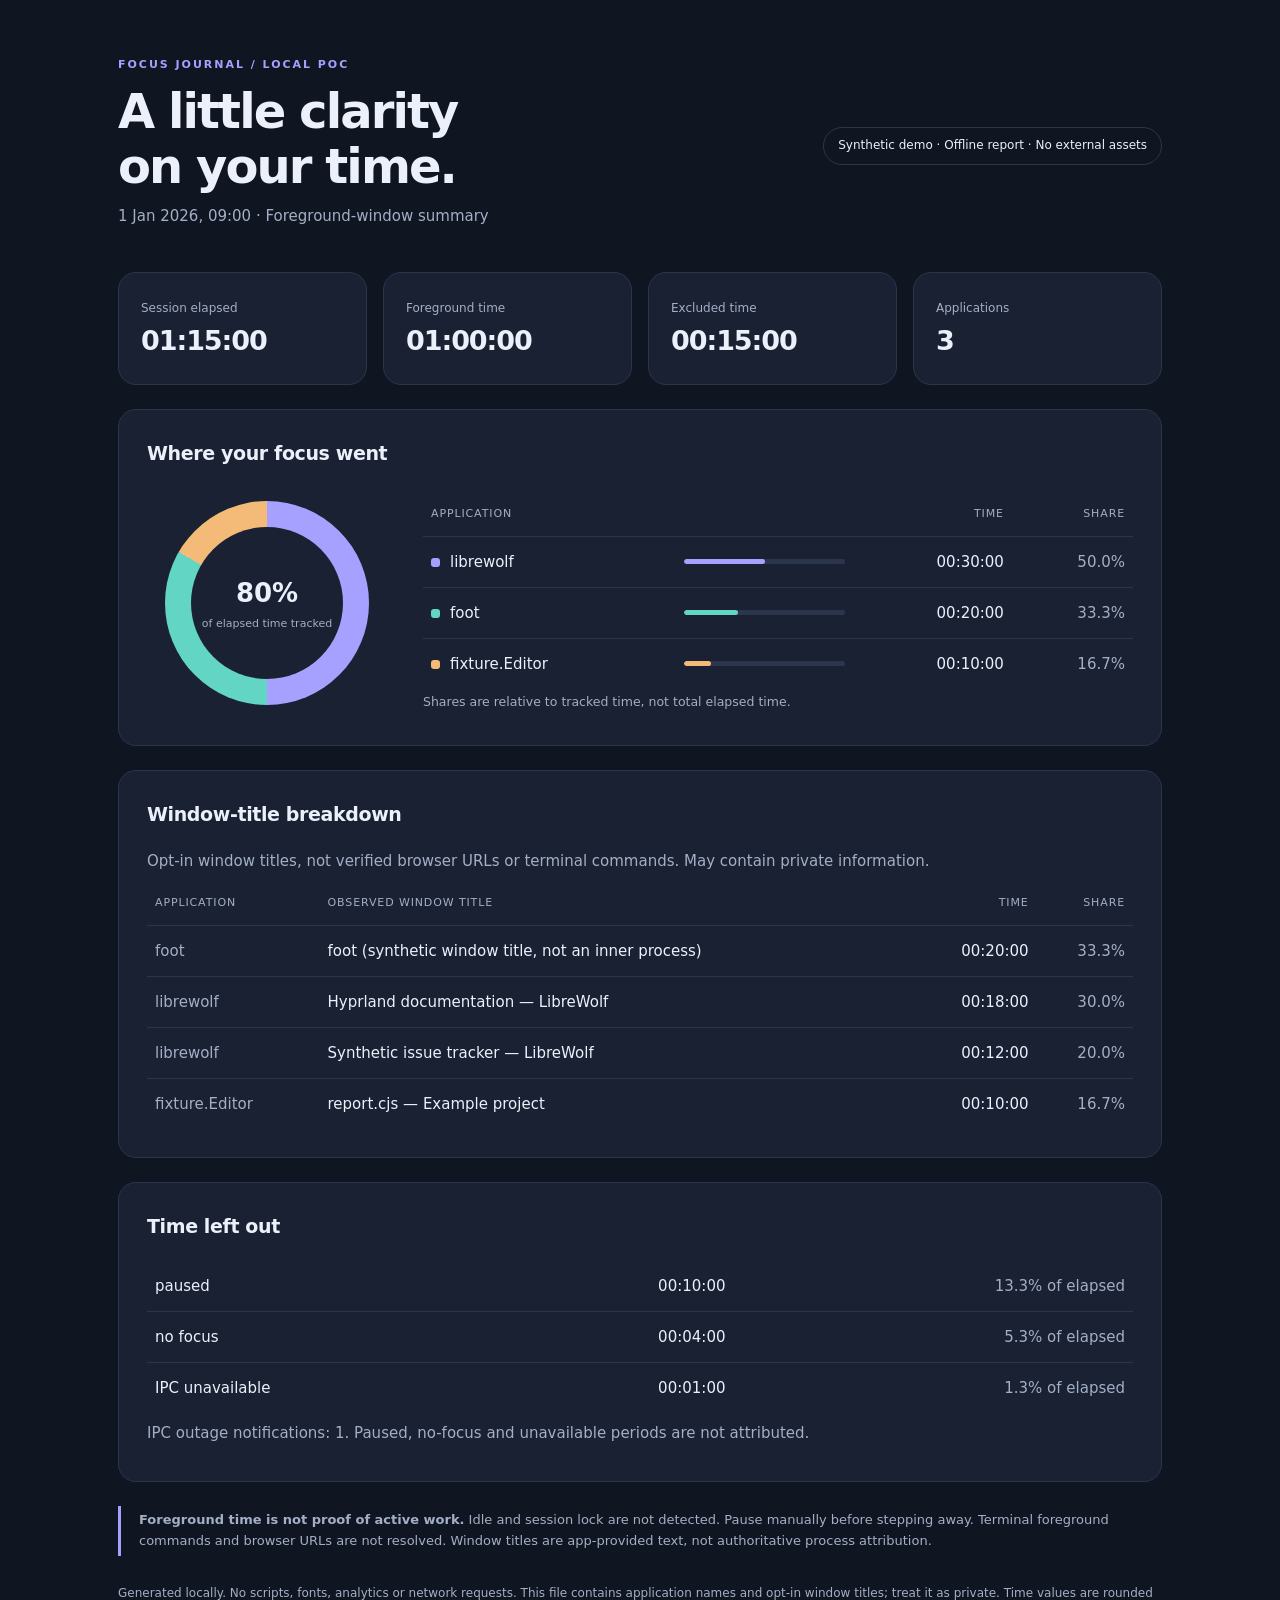
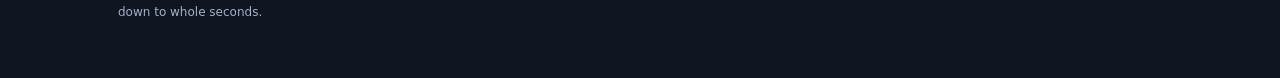
==== poc/example-report.html @ a5c1744e "feat: add local Hyprland focus tracker with reports and crash recovery" ====
<!doctype html>
<html lang="en"><head><meta charset="utf-8"><meta name="viewport" content="width=device-width, initial-scale=1">
<meta http-equiv="Content-Security-Policy" content="default-src 'none'; style-src 'unsafe-inline'; base-uri 'none'; form-action 'none'">
<title>Focus time · Local session</title>
<style>
:root{color-scheme:dark;--bg:#101522;--panel:#192133;--line:#2b364c;--text:#ecf0fa;--muted:#a3afc5;--accent:#a6a1ff}
*{box-sizing:border-box}body{margin:0;background:var(--bg);color:var(--text);font:15px/1.6 system-ui,-apple-system,sans-serif}main{max-width:1100px;margin:auto;padding:56px 28px}header{display:flex;justify-content:space-between;gap:24px;align-items:center;margin-bottom:36px}.eyebrow{color:var(--accent);text-transform:uppercase;letter-spacing:.18em;font-size:11px;font-weight:700}h1{font-size:clamp(30px,5vw,48px);line-height:1.15;letter-spacing:-.04em;margin:10px 0}h2{font-size:19px;letter-spacing:-.02em;margin:0 0 20px}p{margin:8px 0}.muted,small{color:var(--muted)}.badge{border:1px solid var(--line);border-radius:30px;padding:8px 14px;font-size:12px;white-space:nowrap}.cards{display:grid;grid-template-columns:repeat(4,1fr);gap:16px;margin-bottom:24px}.card,section{background:var(--panel);border:1px solid var(--line);border-radius:18px}.card{padding:22px}.card strong{display:block;font-size:27px;letter-spacing:-.04em;font-variant-numeric:tabular-nums}.card small{font-size:12px}section{padding:28px;margin-bottom:24px}.overview{display:grid;grid-template-columns:240px 1fr;gap:36px;align-items:center}.donut{width:204px;height:204px;border-radius:50%;display:grid;place-items:center;margin:12px auto;background:conic-gradient(#a6a1ff 0.0000% 50.0000%,#63d5c4 50.0000% 83.3333%,#f3bb77 83.3333% 100.0000%)}.donut-inner{background:var(--panel);width:152px;height:152px;border-radius:50%;display:flex;align-items:center;justify-content:center;flex-direction:column}.donut-inner strong{font-size:26px}.donut-inner small{font-size:11px}.table-wrap{overflow-x:auto}table{width:100%;border-collapse:collapse;text-align:left}th{font-size:11px;text-transform:uppercase;letter-spacing:.08em;color:var(--muted);font-weight:500}td,th{padding:13px 8px;border-bottom:1px solid var(--line)}tr:last-child td{border-bottom:0}.number{text-align:right;white-space:nowrap;font-variant-numeric:tabular-nums}.dot{width:9px;height:9px;display:inline-block;border-radius:3px;margin-right:10px}.bar-cell{width:25%}.bar{height:5px;border-radius:8px;background:var(--line);overflow:hidden}.bar span{display:block;height:100%;border-radius:8px}.title{min-width:220px;overflow-wrap:anywhere}.notice{border-left:3px solid var(--accent);padding:4px 0 4px 18px;font-size:13px;color:var(--muted)}footer{font-size:12px;color:var(--muted);margin-top:28px}.empty{color:var(--muted);padding:16px 0} @media(max-width:760px){main{padding:28px 16px}header{align-items:flex-start}.cards{grid-template-columns:repeat(2,1fr)}.overview{grid-template-columns:1fr;gap:16px}section{padding:20px}.bar-cell{display:none}.badge{white-space:normal}.card strong{font-size:23px}} @media print{body{background:#fff;color:#111;--text:#111;--muted:#555;--panel:#fff;--line:#ddd}main{padding:0}section,.card{break-inside:avoid}.donut{print-color-adjust:exact}.bar,.dot{print-color-adjust:exact}}
</style></head><body><main>
<header><div><div class="eyebrow">Focus journal / local PoC</div><h1>A little clarity<br>on your time.</h1><p class="muted">1 Jan 2026, 09:00 · Foreground-window summary</p></div><span class="badge">Synthetic demo · Offline report · No external assets</span></header>
<div class="cards"><div class="card"><small>Session elapsed</small><strong>01:15:00</strong></div><div class="card"><small>Foreground time</small><strong>01:00:00</strong></div><div class="card"><small>Excluded time</small><strong>00:15:00</strong></div><div class="card"><small>Applications</small><strong>3</strong></div></div>
<section><h2>Where your focus went</h2><div class="overview"><div class="donut" role="img" aria-label="Application shares of tracked foreground time; values in adjacent table"><div class="donut-inner"><strong>80%</strong><small>of elapsed time tracked</small></div></div><div class="table-wrap"><table><thead><tr><th>Application</th><th class="bar-cell"></th><th class="number">Time</th><th class="number">Share</th></tr></thead><tbody><tr><td><span class="dot" style="background:#a6a1ff"></span>librewolf</td><td class="bar-cell"><div class="bar"><span style="width:50.0000%;background:#a6a1ff"></span></div></td><td class="number">00:30:00</td><td class="number muted">50.0%</td></tr><tr><td><span class="dot" style="background:#63d5c4"></span>foot</td><td class="bar-cell"><div class="bar"><span style="width:33.3333%;background:#63d5c4"></span></div></td><td class="number">00:20:00</td><td class="number muted">33.3%</td></tr><tr><td><span class="dot" style="background:#f3bb77"></span>fixture.Editor</td><td class="bar-cell"><div class="bar"><span style="width:16.6667%;background:#f3bb77"></span></div></td><td class="number">00:10:00</td><td class="number muted">16.7%</td></tr></tbody></table><small>Shares are relative to tracked time, not total elapsed time.</small></div></div></section>
<section><h2>Window-title breakdown</h2><p class="muted">Opt-in window titles, not verified browser URLs or terminal commands. May contain private information.</p><div class="table-wrap"><table><thead><tr><th>Application</th><th>Observed window title</th><th class="number">Time</th><th class="number">Share</th></tr></thead><tbody><tr><td class="muted">foot</td><td class="title">foot (synthetic window title, not an inner process)</td><td class="number">00:20:00</td><td class="number muted">33.3%</td></tr><tr><td class="muted">librewolf</td><td class="title">Hyprland documentation — LibreWolf</td><td class="number">00:18:00</td><td class="number muted">30.0%</td></tr><tr><td class="muted">librewolf</td><td class="title">Synthetic issue tracker — LibreWolf</td><td class="number">00:12:00</td><td class="number muted">20.0%</td></tr><tr><td class="muted">fixture.Editor</td><td class="title">report.cjs — Example project</td><td class="number">00:10:00</td><td class="number muted">16.7%</td></tr></tbody></table></div></section>
<section><h2>Time left out</h2><div class="table-wrap"><table><tbody><tr><td>paused</td><td class="number">00:10:00</td><td class="number muted">13.3% of elapsed</td></tr><tr><td>no focus</td><td class="number">00:04:00</td><td class="number muted">5.3% of elapsed</td></tr><tr><td>IPC unavailable</td><td class="number">00:01:00</td><td class="number muted">1.3% of elapsed</td></tr></tbody></table></div><p class="muted">IPC outage notifications: 1. Paused, no-focus and unavailable periods are not attributed.</p></section>
<div class="notice"><strong>Foreground time is not proof of active work.</strong> Idle and session lock are not detected. Pause manually before stepping away. Terminal foreground commands and browser URLs are not resolved. Window titles are app-provided text, not authoritative process attribution.</div>
<footer>Generated locally. No scripts, fonts, analytics or network requests. This file contains application names and opt-in window titles; treat it as private. Time values are rounded down to whole seconds.</footer>
</main></body></html>
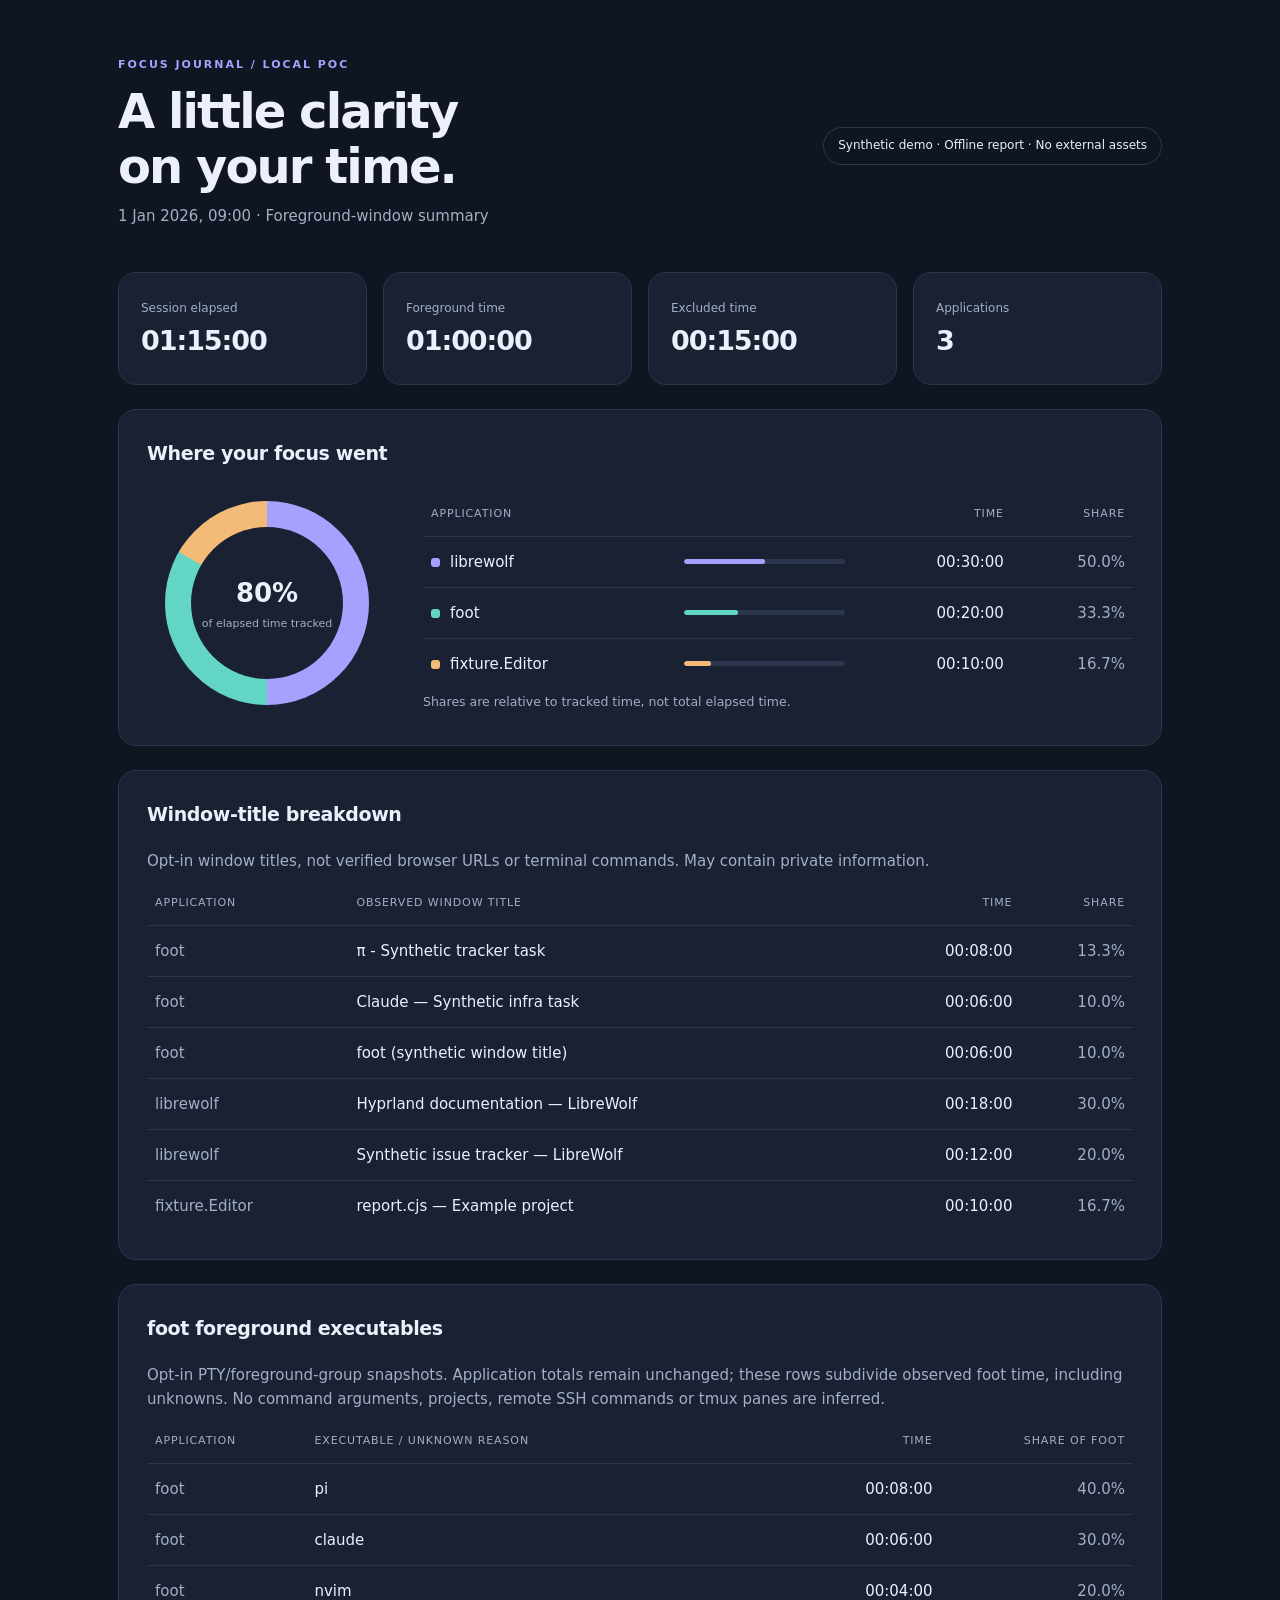
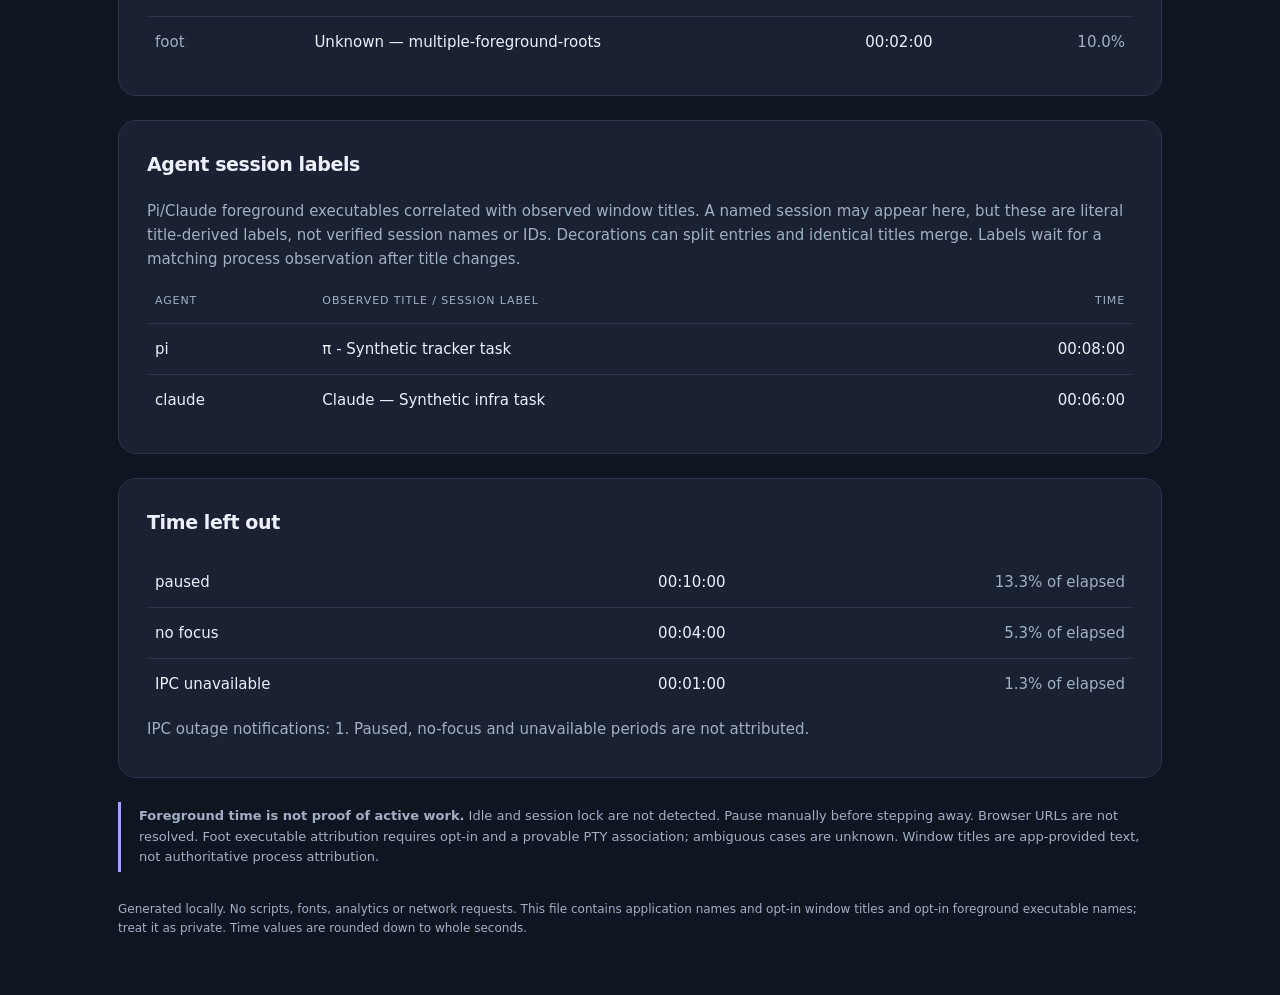
==== commit e70a8026: "feat: add opt-in foot attribution and agent session labels" ====
--- a/poc/example-report.html
+++ b/poc/example-report.html
@@ -9,8 +9,10 @@
 <header><div><div class="eyebrow">Focus journal / local PoC</div><h1>A little clarity<br>on your time.</h1><p class="muted">1 Jan 2026, 09:00 · Foreground-window summary</p></div><span class="badge">Synthetic demo · Offline report · No external assets</span></header>
 <div class="cards"><div class="card"><small>Session elapsed</small><strong>01:15:00</strong></div><div class="card"><small>Foreground time</small><strong>01:00:00</strong></div><div class="card"><small>Excluded time</small><strong>00:15:00</strong></div><div class="card"><small>Applications</small><strong>3</strong></div></div>
 <section><h2>Where your focus went</h2><div class="overview"><div class="donut" role="img" aria-label="Application shares of tracked foreground time; values in adjacent table"><div class="donut-inner"><strong>80%</strong><small>of elapsed time tracked</small></div></div><div class="table-wrap"><table><thead><tr><th>Application</th><th class="bar-cell"></th><th class="number">Time</th><th class="number">Share</th></tr></thead><tbody><tr><td><span class="dot" style="background:#a6a1ff"></span>librewolf</td><td class="bar-cell"><div class="bar"><span style="width:50.0000%;background:#a6a1ff"></span></div></td><td class="number">00:30:00</td><td class="number muted">50.0%</td></tr><tr><td><span class="dot" style="background:#63d5c4"></span>foot</td><td class="bar-cell"><div class="bar"><span style="width:33.3333%;background:#63d5c4"></span></div></td><td class="number">00:20:00</td><td class="number muted">33.3%</td></tr><tr><td><span class="dot" style="background:#f3bb77"></span>fixture.Editor</td><td class="bar-cell"><div class="bar"><span style="width:16.6667%;background:#f3bb77"></span></div></td><td class="number">00:10:00</td><td class="number muted">16.7%</td></tr></tbody></table><small>Shares are relative to tracked time, not total elapsed time.</small></div></div></section>
-<section><h2>Window-title breakdown</h2><p class="muted">Opt-in window titles, not verified browser URLs or terminal commands. May contain private information.</p><div class="table-wrap"><table><thead><tr><th>Application</th><th>Observed window title</th><th class="number">Time</th><th class="number">Share</th></tr></thead><tbody><tr><td class="muted">foot</td><td class="title">foot (synthetic window title, not an inner process)</td><td class="number">00:20:00</td><td class="number muted">33.3%</td></tr><tr><td class="muted">librewolf</td><td class="title">Hyprland documentation — LibreWolf</td><td class="number">00:18:00</td><td class="number muted">30.0%</td></tr><tr><td class="muted">librewolf</td><td class="title">Synthetic issue tracker — LibreWolf</td><td class="number">00:12:00</td><td class="number muted">20.0%</td></tr><tr><td class="muted">fixture.Editor</td><td class="title">report.cjs — Example project</td><td class="number">00:10:00</td><td class="number muted">16.7%</td></tr></tbody></table></div></section>
+<section><h2>Window-title breakdown</h2><p class="muted">Opt-in window titles, not verified browser URLs or terminal commands. May contain private information.</p><div class="table-wrap"><table><thead><tr><th>Application</th><th>Observed window title</th><th class="number">Time</th><th class="number">Share</th></tr></thead><tbody><tr><td class="muted">foot</td><td class="title">π - Synthetic tracker task</td><td class="number">00:08:00</td><td class="number muted">13.3%</td></tr><tr><td class="muted">foot</td><td class="title">Claude — Synthetic infra task</td><td class="number">00:06:00</td><td class="number muted">10.0%</td></tr><tr><td class="muted">foot</td><td class="title">foot (synthetic window title)</td><td class="number">00:06:00</td><td class="number muted">10.0%</td></tr><tr><td class="muted">librewolf</td><td class="title">Hyprland documentation — LibreWolf</td><td class="number">00:18:00</td><td class="number muted">30.0%</td></tr><tr><td class="muted">librewolf</td><td class="title">Synthetic issue tracker — LibreWolf</td><td class="number">00:12:00</td><td class="number muted">20.0%</td></tr><tr><td class="muted">fixture.Editor</td><td class="title">report.cjs — Example project</td><td class="number">00:10:00</td><td class="number muted">16.7%</td></tr></tbody></table></div></section>
+<section><h2>foot foreground executables</h2><p class="muted">Opt-in PTY/foreground-group snapshots. Application totals remain unchanged; these rows subdivide observed foot time, including unknowns. No command arguments, projects, remote SSH commands or tmux panes are inferred.</p><div class="table-wrap"><table><thead><tr><th>Application</th><th>Executable / unknown reason</th><th class="number">Time</th><th class="number">Share of foot</th></tr></thead><tbody><tr><td class="muted">foot</td><td>pi</td><td class="number">00:08:00</td><td class="number muted">40.0%</td></tr><tr><td class="muted">foot</td><td>claude</td><td class="number">00:06:00</td><td class="number muted">30.0%</td></tr><tr><td class="muted">foot</td><td>nvim</td><td class="number">00:04:00</td><td class="number muted">20.0%</td></tr><tr><td class="muted">foot</td><td>Unknown — multiple-foreground-roots</td><td class="number">00:02:00</td><td class="number muted">10.0%</td></tr></tbody></table></div></section>
+<section><h2>Agent session labels</h2><p class="muted">Pi/Claude foreground executables correlated with observed window titles. A named session may appear here, but these are literal title-derived labels, not verified session names or IDs. Decorations can split entries and identical titles merge. Labels wait for a matching process observation after title changes.</p><div class="table-wrap"><table><thead><tr><th>Agent</th><th>Observed title / session label</th><th class="number">Time</th></tr></thead><tbody><tr><td>pi</td><td class="title">π - Synthetic tracker task</td><td class="number">00:08:00</td></tr><tr><td>claude</td><td class="title">Claude — Synthetic infra task</td><td class="number">00:06:00</td></tr></tbody></table></div></section>
 <section><h2>Time left out</h2><div class="table-wrap"><table><tbody><tr><td>paused</td><td class="number">00:10:00</td><td class="number muted">13.3% of elapsed</td></tr><tr><td>no focus</td><td class="number">00:04:00</td><td class="number muted">5.3% of elapsed</td></tr><tr><td>IPC unavailable</td><td class="number">00:01:00</td><td class="number muted">1.3% of elapsed</td></tr></tbody></table></div><p class="muted">IPC outage notifications: 1. Paused, no-focus and unavailable periods are not attributed.</p></section>
-<div class="notice"><strong>Foreground time is not proof of active work.</strong> Idle and session lock are not detected. Pause manually before stepping away. Terminal foreground commands and browser URLs are not resolved. Window titles are app-provided text, not authoritative process attribution.</div>
-<footer>Generated locally. No scripts, fonts, analytics or network requests. This file contains application names and opt-in window titles; treat it as private. Time values are rounded down to whole seconds.</footer>
+<div class="notice"><strong>Foreground time is not proof of active work.</strong> Idle and session lock are not detected. Pause manually before stepping away. Browser URLs are not resolved. Foot executable attribution requires opt-in and a provable PTY association; ambiguous cases are unknown. Window titles are app-provided text, not authoritative process attribution.</div>
+<footer>Generated locally. No scripts, fonts, analytics or network requests. This file contains application names and opt-in window titles and opt-in foreground executable names; treat it as private. Time values are rounded down to whole seconds.</footer>
 </main></body></html>
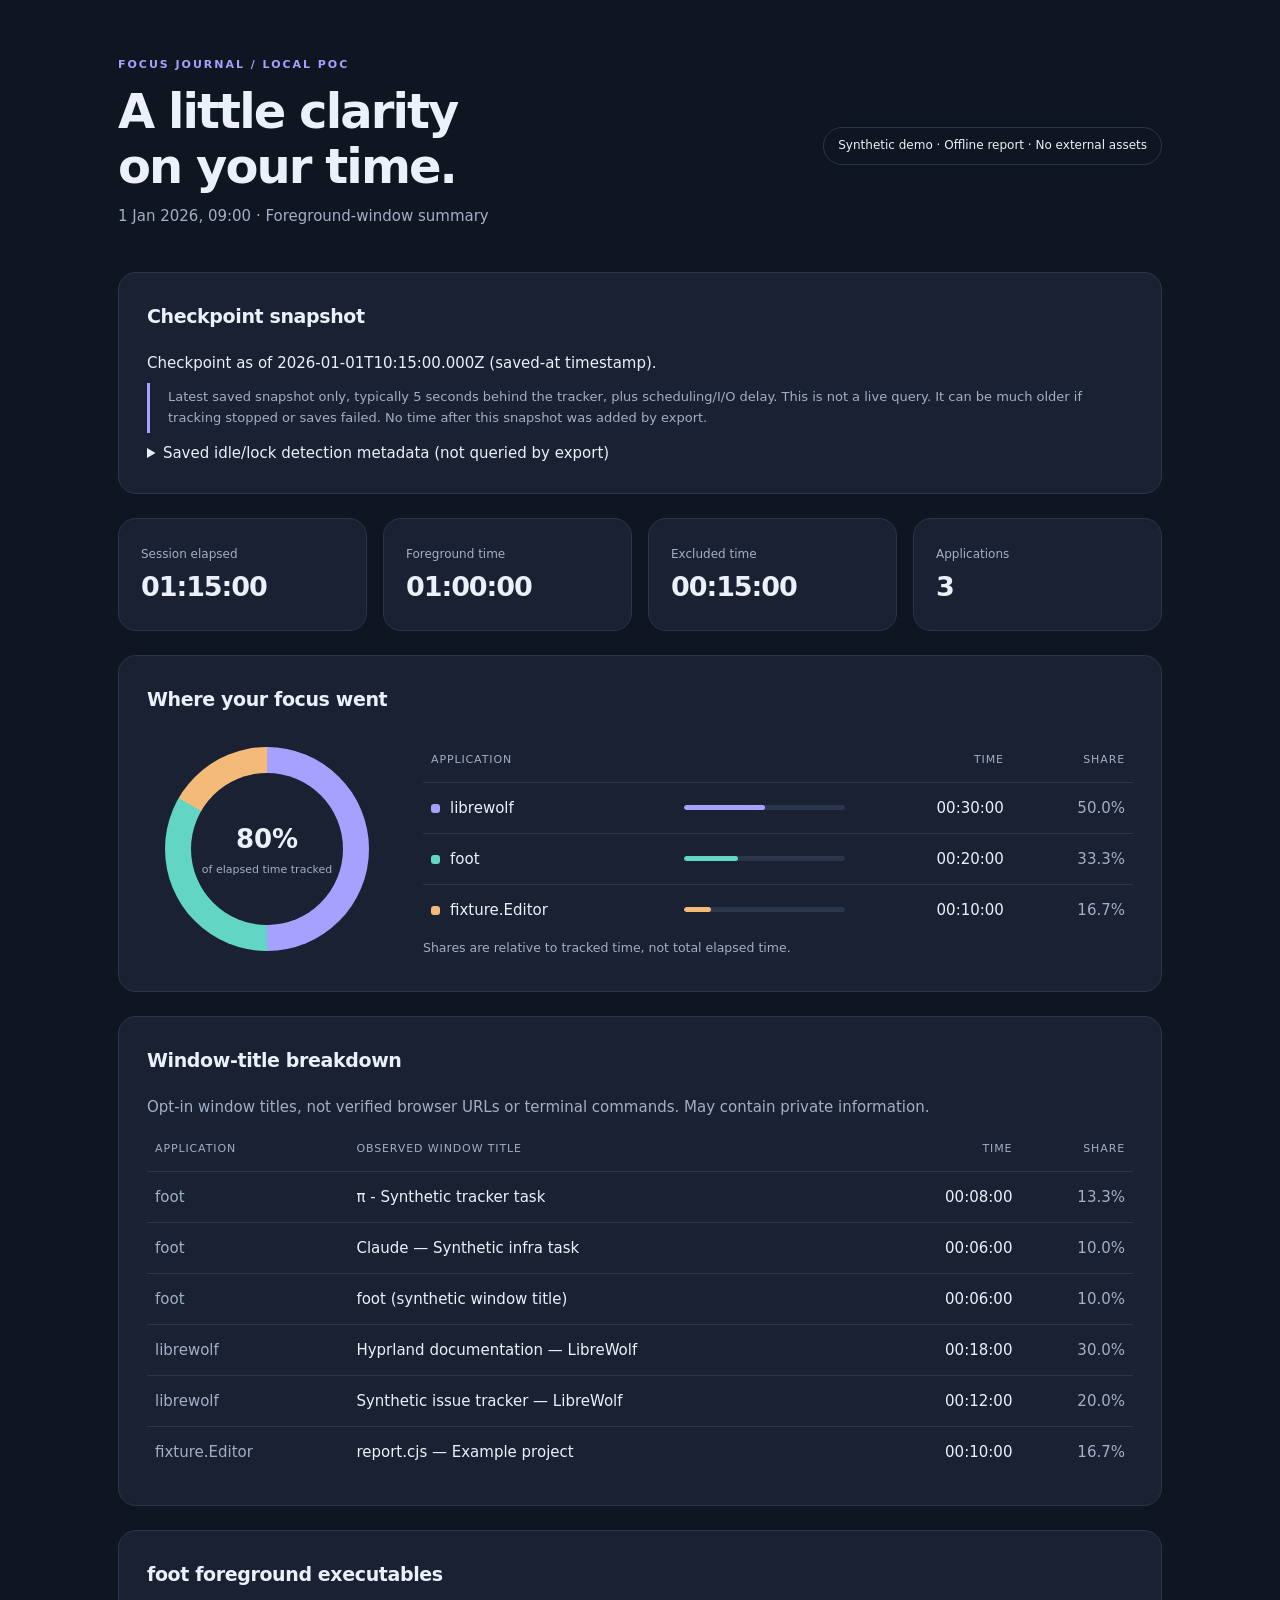
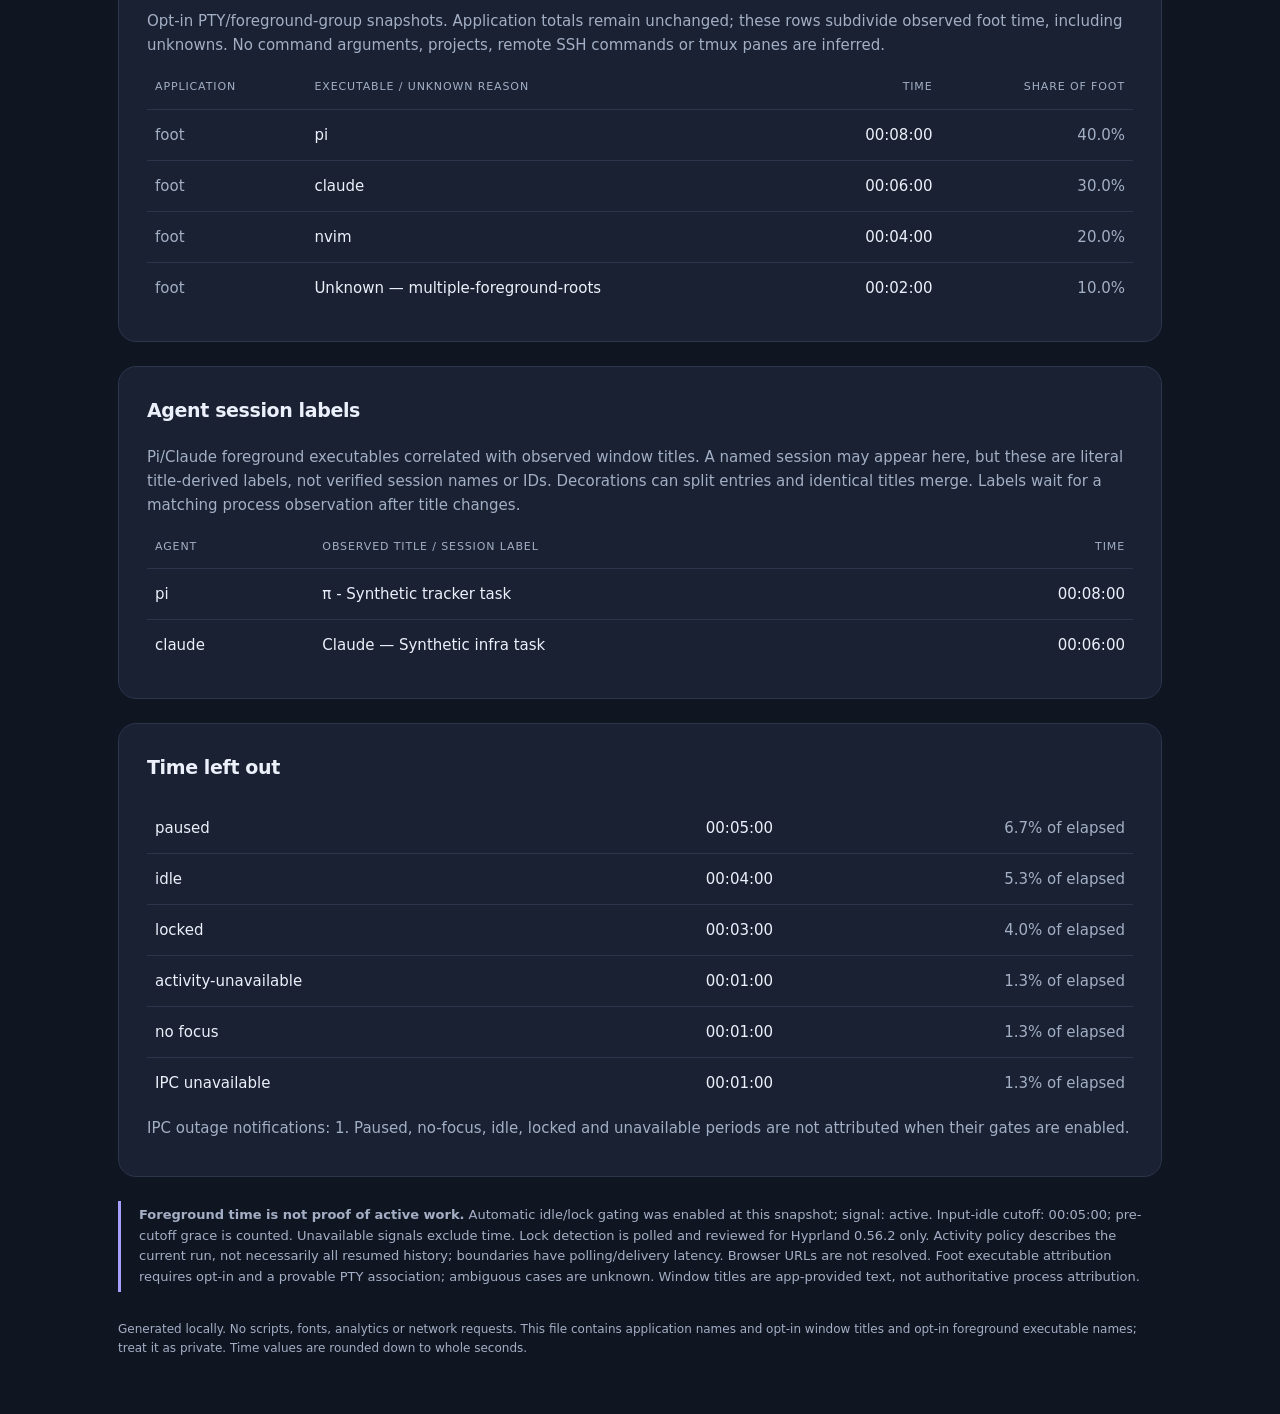
==== commit 17440622: "feat: export private HTML reports from live checkpoints" ====
--- a/poc/example-report.html
+++ b/poc/example-report.html
@@ -7,12 +7,23 @@
 *{box-sizing:border-box}body{margin:0;background:var(--bg);color:var(--text);font:15px/1.6 system-ui,-apple-system,sans-serif}main{max-width:1100px;margin:auto;padding:56px 28px}header{display:flex;justify-content:space-between;gap:24px;align-items:center;margin-bottom:36px}.eyebrow{color:var(--accent);text-transform:uppercase;letter-spacing:.18em;font-size:11px;font-weight:700}h1{font-size:clamp(30px,5vw,48px);line-height:1.15;letter-spacing:-.04em;margin:10px 0}h2{font-size:19px;letter-spacing:-.02em;margin:0 0 20px}p{margin:8px 0}.muted,small{color:var(--muted)}.badge{border:1px solid var(--line);border-radius:30px;padding:8px 14px;font-size:12px;white-space:nowrap}.cards{display:grid;grid-template-columns:repeat(4,1fr);gap:16px;margin-bottom:24px}.card,section{background:var(--panel);border:1px solid var(--line);border-radius:18px}.card{padding:22px}.card strong{display:block;font-size:27px;letter-spacing:-.04em;font-variant-numeric:tabular-nums}.card small{font-size:12px}section{padding:28px;margin-bottom:24px}.overview{display:grid;grid-template-columns:240px 1fr;gap:36px;align-items:center}.donut{width:204px;height:204px;border-radius:50%;display:grid;place-items:center;margin:12px auto;background:conic-gradient(#a6a1ff 0.0000% 50.0000%,#63d5c4 50.0000% 83.3333%,#f3bb77 83.3333% 100.0000%)}.donut-inner{background:var(--panel);width:152px;height:152px;border-radius:50%;display:flex;align-items:center;justify-content:center;flex-direction:column}.donut-inner strong{font-size:26px}.donut-inner small{font-size:11px}.table-wrap{overflow-x:auto}table{width:100%;border-collapse:collapse;text-align:left}th{font-size:11px;text-transform:uppercase;letter-spacing:.08em;color:var(--muted);font-weight:500}td,th{padding:13px 8px;border-bottom:1px solid var(--line)}tr:last-child td{border-bottom:0}.number{text-align:right;white-space:nowrap;font-variant-numeric:tabular-nums}.dot{width:9px;height:9px;display:inline-block;border-radius:3px;margin-right:10px}.bar-cell{width:25%}.bar{height:5px;border-radius:8px;background:var(--line);overflow:hidden}.bar span{display:block;height:100%;border-radius:8px}.title{min-width:220px;overflow-wrap:anywhere}.notice{border-left:3px solid var(--accent);padding:4px 0 4px 18px;font-size:13px;color:var(--muted)}footer{font-size:12px;color:var(--muted);margin-top:28px}.empty{color:var(--muted);padding:16px 0} @media(max-width:760px){main{padding:28px 16px}header{align-items:flex-start}.cards{grid-template-columns:repeat(2,1fr)}.overview{grid-template-columns:1fr;gap:16px}section{padding:20px}.bar-cell{display:none}.badge{white-space:normal}.card strong{font-size:23px}} @media print{body{background:#fff;color:#111;--text:#111;--muted:#555;--panel:#fff;--line:#ddd}main{padding:0}section,.card{break-inside:avoid}.donut{print-color-adjust:exact}.bar,.dot{print-color-adjust:exact}}
 </style></head><body><main>
 <header><div><div class="eyebrow">Focus journal / local PoC</div><h1>A little clarity<br>on your time.</h1><p class="muted">1 Jan 2026, 09:00 · Foreground-window summary</p></div><span class="badge">Synthetic demo · Offline report · No external assets</span></header>
+<section><h2>Checkpoint snapshot</h2><p>Checkpoint as of <time datetime="2026-01-01T10:15:00.000Z">2026-01-01T10:15:00.000Z</time> (saved-at timestamp).</p><p class="notice">Latest saved snapshot only, typically 5 seconds behind the tracker, plus scheduling/I/O delay. This is not a live query. It can be much older if tracking stopped or saves failed. No time after this snapshot was added by export.</p><details><summary>Saved idle/lock detection metadata (not queried by export)</summary><pre>{
+  &quot;activityDetection&quot;: {
+    &quot;enabled&quot;: true,
+    &quot;idleTimeoutMs&quot;: 300000,
+    &quot;historyComplete&quot;: true,
+    &quot;status&quot;: &quot;active&quot;,
+    &quot;idleSource&quot;: &quot;ext-idle-notify-v2-input&quot;,
+    &quot;lockSource&quot;: &quot;hyprland-monitors-solitary&quot;,
+    &quot;lockScope&quot;: &quot;hyprland-0.56.2-polled&quot;
+  }
+}</pre></details></section>
 <div class="cards"><div class="card"><small>Session elapsed</small><strong>01:15:00</strong></div><div class="card"><small>Foreground time</small><strong>01:00:00</strong></div><div class="card"><small>Excluded time</small><strong>00:15:00</strong></div><div class="card"><small>Applications</small><strong>3</strong></div></div>
 <section><h2>Where your focus went</h2><div class="overview"><div class="donut" role="img" aria-label="Application shares of tracked foreground time; values in adjacent table"><div class="donut-inner"><strong>80%</strong><small>of elapsed time tracked</small></div></div><div class="table-wrap"><table><thead><tr><th>Application</th><th class="bar-cell"></th><th class="number">Time</th><th class="number">Share</th></tr></thead><tbody><tr><td><span class="dot" style="background:#a6a1ff"></span>librewolf</td><td class="bar-cell"><div class="bar"><span style="width:50.0000%;background:#a6a1ff"></span></div></td><td class="number">00:30:00</td><td class="number muted">50.0%</td></tr><tr><td><span class="dot" style="background:#63d5c4"></span>foot</td><td class="bar-cell"><div class="bar"><span style="width:33.3333%;background:#63d5c4"></span></div></td><td class="number">00:20:00</td><td class="number muted">33.3%</td></tr><tr><td><span class="dot" style="background:#f3bb77"></span>fixture.Editor</td><td class="bar-cell"><div class="bar"><span style="width:16.6667%;background:#f3bb77"></span></div></td><td class="number">00:10:00</td><td class="number muted">16.7%</td></tr></tbody></table><small>Shares are relative to tracked time, not total elapsed time.</small></div></div></section>
 <section><h2>Window-title breakdown</h2><p class="muted">Opt-in window titles, not verified browser URLs or terminal commands. May contain private information.</p><div class="table-wrap"><table><thead><tr><th>Application</th><th>Observed window title</th><th class="number">Time</th><th class="number">Share</th></tr></thead><tbody><tr><td class="muted">foot</td><td class="title">π - Synthetic tracker task</td><td class="number">00:08:00</td><td class="number muted">13.3%</td></tr><tr><td class="muted">foot</td><td class="title">Claude — Synthetic infra task</td><td class="number">00:06:00</td><td class="number muted">10.0%</td></tr><tr><td class="muted">foot</td><td class="title">foot (synthetic window title)</td><td class="number">00:06:00</td><td class="number muted">10.0%</td></tr><tr><td class="muted">librewolf</td><td class="title">Hyprland documentation — LibreWolf</td><td class="number">00:18:00</td><td class="number muted">30.0%</td></tr><tr><td class="muted">librewolf</td><td class="title">Synthetic issue tracker — LibreWolf</td><td class="number">00:12:00</td><td class="number muted">20.0%</td></tr><tr><td class="muted">fixture.Editor</td><td class="title">report.cjs — Example project</td><td class="number">00:10:00</td><td class="number muted">16.7%</td></tr></tbody></table></div></section>
 <section><h2>foot foreground executables</h2><p class="muted">Opt-in PTY/foreground-group snapshots. Application totals remain unchanged; these rows subdivide observed foot time, including unknowns. No command arguments, projects, remote SSH commands or tmux panes are inferred.</p><div class="table-wrap"><table><thead><tr><th>Application</th><th>Executable / unknown reason</th><th class="number">Time</th><th class="number">Share of foot</th></tr></thead><tbody><tr><td class="muted">foot</td><td>pi</td><td class="number">00:08:00</td><td class="number muted">40.0%</td></tr><tr><td class="muted">foot</td><td>claude</td><td class="number">00:06:00</td><td class="number muted">30.0%</td></tr><tr><td class="muted">foot</td><td>nvim</td><td class="number">00:04:00</td><td class="number muted">20.0%</td></tr><tr><td class="muted">foot</td><td>Unknown — multiple-foreground-roots</td><td class="number">00:02:00</td><td class="number muted">10.0%</td></tr></tbody></table></div></section>
 <section><h2>Agent session labels</h2><p class="muted">Pi/Claude foreground executables correlated with observed window titles. A named session may appear here, but these are literal title-derived labels, not verified session names or IDs. Decorations can split entries and identical titles merge. Labels wait for a matching process observation after title changes.</p><div class="table-wrap"><table><thead><tr><th>Agent</th><th>Observed title / session label</th><th class="number">Time</th></tr></thead><tbody><tr><td>pi</td><td class="title">π - Synthetic tracker task</td><td class="number">00:08:00</td></tr><tr><td>claude</td><td class="title">Claude — Synthetic infra task</td><td class="number">00:06:00</td></tr></tbody></table></div></section>
-<section><h2>Time left out</h2><div class="table-wrap"><table><tbody><tr><td>paused</td><td class="number">00:10:00</td><td class="number muted">13.3% of elapsed</td></tr><tr><td>no focus</td><td class="number">00:04:00</td><td class="number muted">5.3% of elapsed</td></tr><tr><td>IPC unavailable</td><td class="number">00:01:00</td><td class="number muted">1.3% of elapsed</td></tr></tbody></table></div><p class="muted">IPC outage notifications: 1. Paused, no-focus and unavailable periods are not attributed.</p></section>
-<div class="notice"><strong>Foreground time is not proof of active work.</strong> Idle and session lock are not detected. Pause manually before stepping away. Browser URLs are not resolved. Foot executable attribution requires opt-in and a provable PTY association; ambiguous cases are unknown. Window titles are app-provided text, not authoritative process attribution.</div>
+<section><h2>Time left out</h2><div class="table-wrap"><table><tbody><tr><td>paused</td><td class="number">00:05:00</td><td class="number muted">6.7% of elapsed</td></tr><tr><td>idle</td><td class="number">00:04:00</td><td class="number muted">5.3% of elapsed</td></tr><tr><td>locked</td><td class="number">00:03:00</td><td class="number muted">4.0% of elapsed</td></tr><tr><td>activity-unavailable</td><td class="number">00:01:00</td><td class="number muted">1.3% of elapsed</td></tr><tr><td>no focus</td><td class="number">00:01:00</td><td class="number muted">1.3% of elapsed</td></tr><tr><td>IPC unavailable</td><td class="number">00:01:00</td><td class="number muted">1.3% of elapsed</td></tr></tbody></table></div><p class="muted">IPC outage notifications: 1. Paused, no-focus, idle, locked and unavailable periods are not attributed when their gates are enabled.</p></section>
+<div class="notice"><strong>Foreground time is not proof of active work.</strong> Automatic idle/lock gating was enabled at this snapshot; signal: active. Input-idle cutoff: 00:05:00; pre-cutoff grace is counted. Unavailable signals exclude time. Lock detection is polled and reviewed for Hyprland 0.56.2 only. Activity policy describes the current run, not necessarily all resumed history; boundaries have polling/delivery latency. Browser URLs are not resolved. Foot executable attribution requires opt-in and a provable PTY association; ambiguous cases are unknown. Window titles are app-provided text, not authoritative process attribution.</div>
 <footer>Generated locally. No scripts, fonts, analytics or network requests. This file contains application names and opt-in window titles and opt-in foreground executable names; treat it as private. Time values are rounded down to whole seconds.</footer>
 </main></body></html>
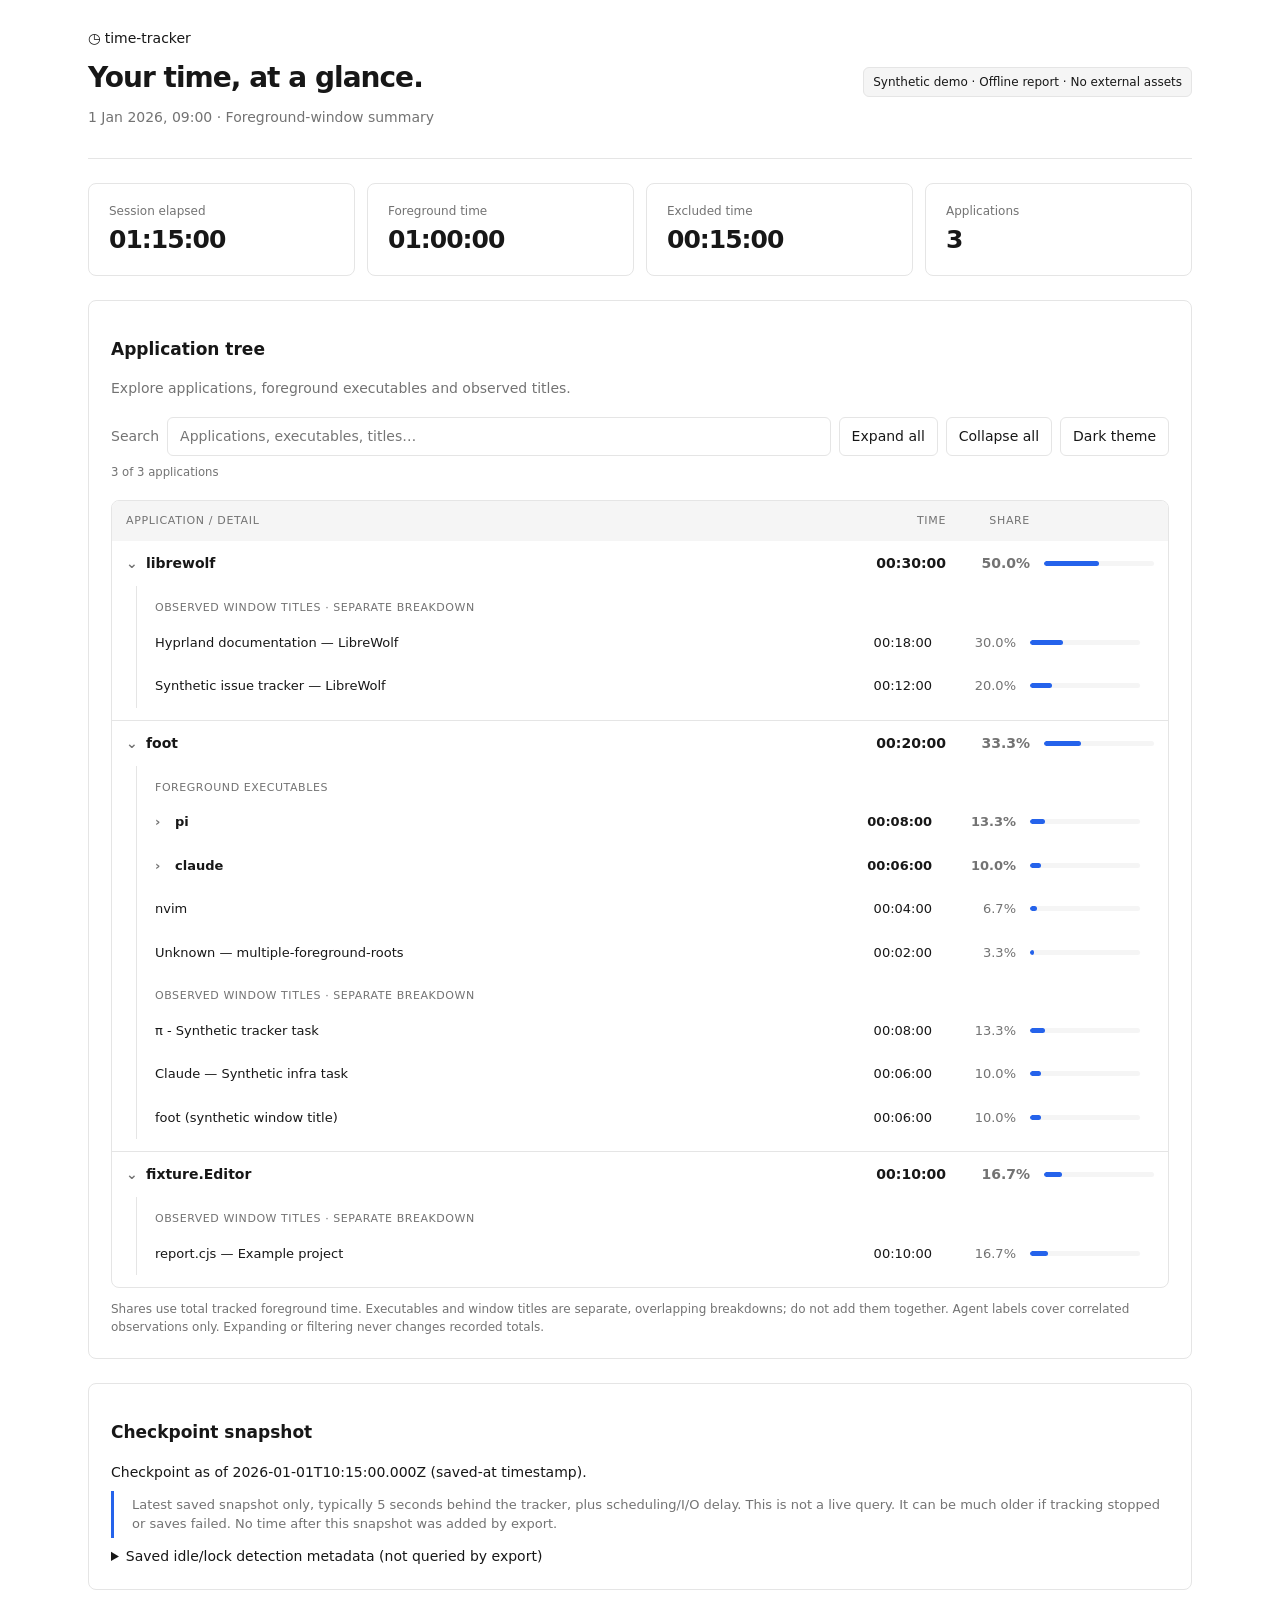
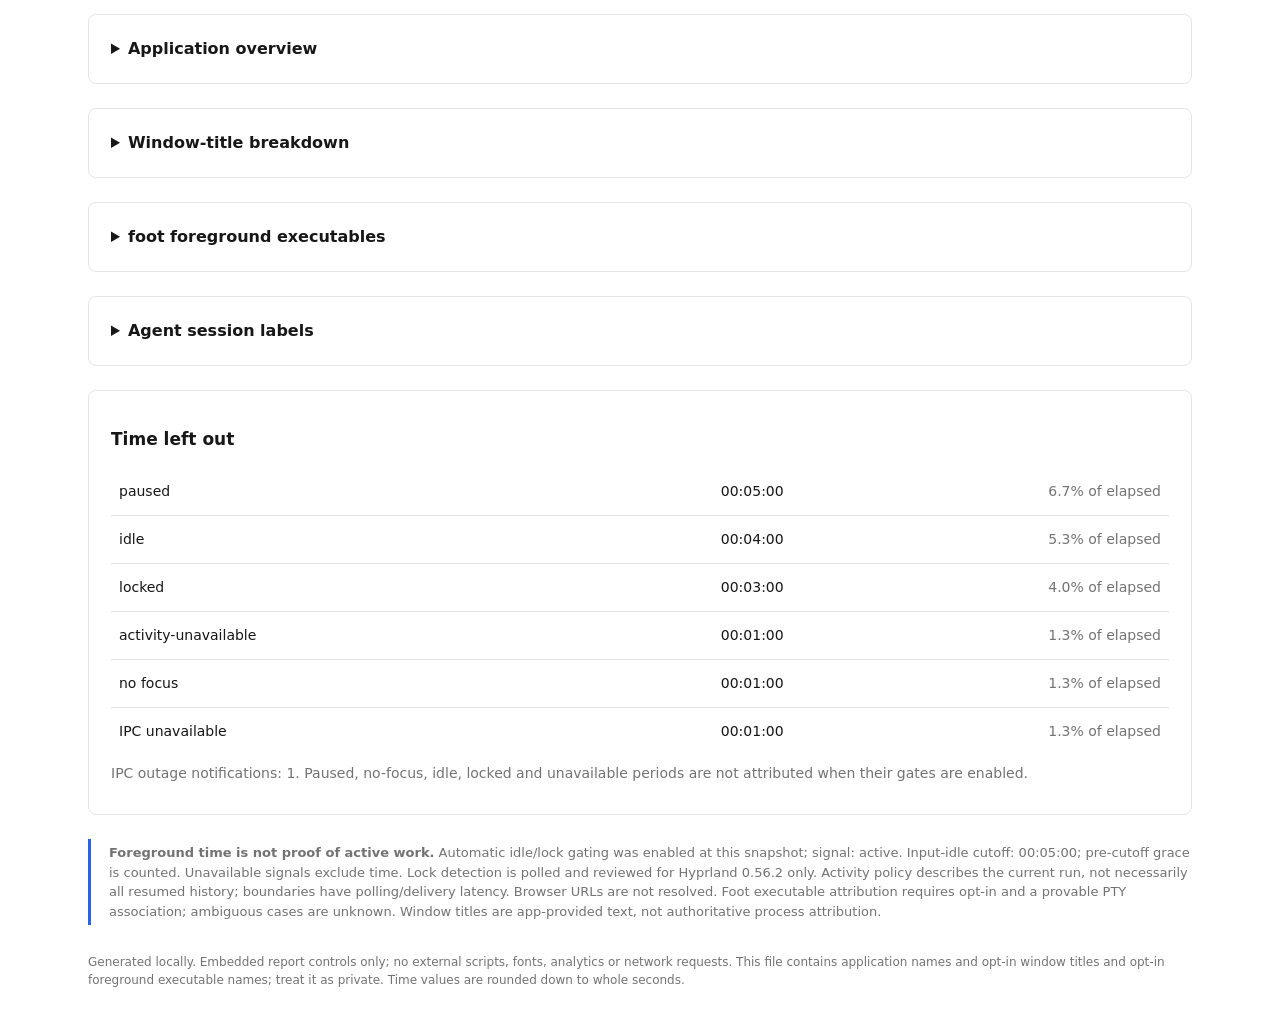
==== commit f4a038c2: "Add neutral report theme and interactive application tree" ====
--- a/poc/example-report.html
+++ b/poc/example-report.html
@@ -1,12 +1,117 @@
 <!doctype html>
 <html lang="en"><head><meta charset="utf-8"><meta name="viewport" content="width=device-width, initial-scale=1">
-<meta http-equiv="Content-Security-Policy" content="default-src 'none'; style-src 'unsafe-inline'; base-uri 'none'; form-action 'none'">
+<meta http-equiv="Content-Security-Policy" content="default-src 'none'; style-src 'unsafe-inline'; script-src 'sha256-+9NzJThJy1qw4AmdcBpuURnA8SxrcIc5ZWqHQ8dLTZc='; base-uri 'none'; form-action 'none'">
 <title>Focus time · Local session</title>
 <style>
-:root{color-scheme:dark;--bg:#101522;--panel:#192133;--line:#2b364c;--text:#ecf0fa;--muted:#a3afc5;--accent:#a6a1ff}
-*{box-sizing:border-box}body{margin:0;background:var(--bg);color:var(--text);font:15px/1.6 system-ui,-apple-system,sans-serif}main{max-width:1100px;margin:auto;padding:56px 28px}header{display:flex;justify-content:space-between;gap:24px;align-items:center;margin-bottom:36px}.eyebrow{color:var(--accent);text-transform:uppercase;letter-spacing:.18em;font-size:11px;font-weight:700}h1{font-size:clamp(30px,5vw,48px);line-height:1.15;letter-spacing:-.04em;margin:10px 0}h2{font-size:19px;letter-spacing:-.02em;margin:0 0 20px}p{margin:8px 0}.muted,small{color:var(--muted)}.badge{border:1px solid var(--line);border-radius:30px;padding:8px 14px;font-size:12px;white-space:nowrap}.cards{display:grid;grid-template-columns:repeat(4,1fr);gap:16px;margin-bottom:24px}.card,section{background:var(--panel);border:1px solid var(--line);border-radius:18px}.card{padding:22px}.card strong{display:block;font-size:27px;letter-spacing:-.04em;font-variant-numeric:tabular-nums}.card small{font-size:12px}section{padding:28px;margin-bottom:24px}.overview{display:grid;grid-template-columns:240px 1fr;gap:36px;align-items:center}.donut{width:204px;height:204px;border-radius:50%;display:grid;place-items:center;margin:12px auto;background:conic-gradient(#a6a1ff 0.0000% 50.0000%,#63d5c4 50.0000% 83.3333%,#f3bb77 83.3333% 100.0000%)}.donut-inner{background:var(--panel);width:152px;height:152px;border-radius:50%;display:flex;align-items:center;justify-content:center;flex-direction:column}.donut-inner strong{font-size:26px}.donut-inner small{font-size:11px}.table-wrap{overflow-x:auto}table{width:100%;border-collapse:collapse;text-align:left}th{font-size:11px;text-transform:uppercase;letter-spacing:.08em;color:var(--muted);font-weight:500}td,th{padding:13px 8px;border-bottom:1px solid var(--line)}tr:last-child td{border-bottom:0}.number{text-align:right;white-space:nowrap;font-variant-numeric:tabular-nums}.dot{width:9px;height:9px;display:inline-block;border-radius:3px;margin-right:10px}.bar-cell{width:25%}.bar{height:5px;border-radius:8px;background:var(--line);overflow:hidden}.bar span{display:block;height:100%;border-radius:8px}.title{min-width:220px;overflow-wrap:anywhere}.notice{border-left:3px solid var(--accent);padding:4px 0 4px 18px;font-size:13px;color:var(--muted)}footer{font-size:12px;color:var(--muted);margin-top:28px}.empty{color:var(--muted);padding:16px 0} @media(max-width:760px){main{padding:28px 16px}header{align-items:flex-start}.cards{grid-template-columns:repeat(2,1fr)}.overview{grid-template-columns:1fr;gap:16px}section{padding:20px}.bar-cell{display:none}.badge{white-space:normal}.card strong{font-size:23px}} @media print{body{background:#fff;color:#111;--text:#111;--muted:#555;--panel:#fff;--line:#ddd}main{padding:0}section,.card{break-inside:avoid}.donut{print-color-adjust:exact}.bar,.dot{print-color-adjust:exact}}
+*{box-sizing:border-box}
+body{margin:0;background:var(--bg);color:var(--text);font-family:system-ui,-apple-system,sans-serif}
+main{margin:auto}
+header{display:flex;justify-content:space-between;gap:24px;align-items:center}
+p{margin:8px 0}
+.muted,small{color:var(--muted)}
+.badge{border:1px solid var(--line);font-size:12px;white-space:nowrap}
+.cards{display:grid;grid-template-columns:repeat(4,1fr);margin-bottom:24px}
+.card,section{background:var(--panel);border:1px solid var(--line)}
+.card strong{display:block;letter-spacing:-.04em;font-variant-numeric:tabular-nums}
+.card small{font-size:12px}
+section{margin-bottom:24px}
+.overview{display:grid;align-items:center}
+.donut{border-radius:50%;display:grid;place-items:center;margin:12px auto;background:conic-gradient(#2563eb 0.0000% 50.0000%,#0d9488 50.0000% 83.3333%,#d97706 83.3333% 100.0000%)}
+.donut-inner{background:var(--panel);border-radius:50%;display:flex;align-items:center;justify-content:center;flex-direction:column}
+.donut-inner small{font-size:11px}
+.table-wrap{overflow-x:auto}
+table{width:100%;border-collapse:collapse;text-align:left}
+th{font-size:11px;text-transform:uppercase;letter-spacing:.08em;color:var(--muted);font-weight:500}
+td,th{padding:13px 8px;border-bottom:1px solid var(--line)}
+tr:last-child td{border-bottom:0}
+.number{text-align:right;white-space:nowrap;font-variant-numeric:tabular-nums}
+.dot{width:9px;height:9px;display:inline-block;margin-right:10px}
+.bar-cell{width:25%}
+.bar{height:5px;background:var(--line);overflow:hidden}
+.bar span{display:block;height:100%}
+.title{min-width:220px;overflow-wrap:anywhere}
+.notice{border-left:3px solid var(--accent);padding:4px 0 4px 18px;font-size:13px;color:var(--muted)}
+footer{font-size:12px;color:var(--muted);margin-top:28px}
+.empty{color:var(--muted);padding:16px 0}
+pre{white-space:pre-wrap;overflow-wrap:anywhere}
+@media(max-width:760px){header{align-items:flex-start}.cards{grid-template-columns:repeat(2,1fr)}.bar-cell{display:none}.badge{white-space:normal}}
+@media print{body{background:#fff;color:#111}main{padding:0}section,.card{break-inside:avoid}.donut,.bar,.dot{print-color-adjust:exact}}
+
+:root{color-scheme:light;--bg:#fff;--panel:#fff;--line:#e5e5e5;--text:#171717;--muted:#737373;--accent:#2563eb;--soft:#f5f5f5}
+
+:root[data-theme=dark]{color-scheme:dark;--bg:#171717;--panel:#1c1c1c;--line:#363636;--text:#fafafa;--muted:#aaa;--accent:#60a5fa;--soft:#262626}
+
+body{font-size:14px;line-height:1.5}
+main{max-width:1152px;padding:28px 24px}
+header{border-bottom:1px solid var(--line);padding-bottom:22px;margin-bottom:24px;flex-wrap:wrap}
+h1{font-size:28px;letter-spacing:-.035em;margin:8px 0}
+h2{font-size:17px;margin-bottom:16px}
+.eyebrow{color:var(--text);letter-spacing:0;text-transform:none;font-size:14px}
+.badge{border-radius:6px;background:var(--soft);padding:5px 9px}
+.cards{gap:12px}
+.card,section{border-radius:8px}
+.card{padding:16px 20px}
+.card strong{font-size:25px}
+section{padding:22px}
+.overview{grid-template-columns:180px 1fr;gap:24px}
+.donut{width:156px;height:156px}
+.donut-inner{width:122px;height:122px}
+.donut-inner strong{font-size:23px}
+.bar,.bar span{border-radius:3px}
+.dot{border-radius:2px}
+button,input{font:inherit;color:var(--text);background:var(--panel);border:1px solid var(--line);border-radius:6px;padding:8px 12px}
+button{cursor:pointer;white-space:nowrap}
+button:hover{background:var(--soft)}
+:focus-visible{outline:2px solid var(--accent);outline-offset:3px}
+.tree-tools{display:flex;flex-wrap:wrap;align-items:center;gap:8px;margin:18px 0}
+.tree-tools input{flex:1;min-width:180px}
+.tree-tools small{width:100%}
+[hidden]{display:none!important}
+.tree-head,.tree-row{display:grid;grid-template-columns:minmax(0,1fr) 100px 70px 110px;gap:14px;align-items:center;padding:12px 14px}
+.tree-head{color:var(--muted);font-size:11px;text-transform:uppercase;letter-spacing:.06em;background:var(--soft)}
+.app-tree{border:1px solid var(--line);border-radius:8px;overflow:hidden}
+.app-tree>details+details{border-top:1px solid var(--line)}
+summary.tree-row{cursor:pointer;list-style:none;font-weight:600}
+summary::-webkit-details-marker{display:none}
+summary.tree-row:hover{background:var(--soft)}
+.tree-name{min-width:0;overflow-wrap:anywhere}
+.chevron{display:inline-block;width:20px;color:var(--muted)}
+.chevron:before{content:'›'}
+details[open]>summary .chevron:before{content:'⌄'}
+.tree-children{margin:0 14px 12px 24px;border-left:1px solid var(--line)}
+.tree-children .tree-row{padding-left:18px;font-size:13px}
+.tree-section{color:var(--muted);font-size:11px;text-transform:uppercase;letter-spacing:.05em;padding:14px 18px 4px}
+.tree-row .bar{width:100%;background:var(--soft)}
+.tree-row .bar span{background:var(--accent)}
+.tree-note{margin:12px 0 0;font-size:12px;color:var(--muted)}
+.tree-empty{padding:14px;color:var(--muted)}
+.supporting>summary{cursor:pointer;font-size:16px;font-weight:600}
+.supporting[open]>summary{margin-bottom:18px}
+.supporting{margin:0}
+.tree-row small{font-weight:400;font-size:11px;color:var(--muted)}
+
+@media(max-width:760px){main{padding:20px 14px}
+.overview{grid-template-columns:1fr}
+.tree-head,.tree-row{grid-template-columns:minmax(0,1fr) 78px 48px;gap:8px;padding:12px 10px}
+.tree-row .bar,.tree-head>:last-child{display:none}
+.tree-children{margin-left:14px;margin-right:6px}
+.tree-tools button{flex:1}
+section{padding:16px}
+.card{padding:14px}
+.card strong{font-size:21px}
+}
+
+@media print{.tree-tools{display:none!important}
+:root{--bg:#fff;--panel:#fff;--text:#111;--muted:#555;--line:#ddd;--soft:#f5f5f5}
+.app-tree{overflow:visible}
+.tree-row{break-inside:avoid}
+}
+
+
 </style></head><body><main>
-<header><div><div class="eyebrow">Focus journal / local PoC</div><h1>A little clarity<br>on your time.</h1><p class="muted">1 Jan 2026, 09:00 · Foreground-window summary</p></div><span class="badge">Synthetic demo · Offline report · No external assets</span></header>
+<header><div><div class="eyebrow">◷ time-tracker</div><h1>Your time, at a glance.</h1><p class="muted">1 Jan 2026, 09:00 · Foreground-window summary</p></div><span class="badge">Synthetic demo · Offline report · No external assets</span></header>
+<div class="cards"><div class="card"><small>Session elapsed</small><strong>01:15:00</strong></div><div class="card"><small>Foreground time</small><strong>01:00:00</strong></div><div class="card"><small>Excluded time</small><strong>00:15:00</strong></div><div class="card"><small>Applications</small><strong>3</strong></div></div>
+<section aria-labelledby="tree-title"><h2 id="tree-title">Application tree</h2><p class="muted">Explore applications, foreground executables and observed titles.</p><div class="tree-tools" hidden><label class="muted" for="entry-search">Search</label><input id="entry-search" type="search" placeholder="Applications, executables, titles…" autocomplete="off"><button id="expand-all" type="button">Expand all</button><button id="collapse-all" type="button">Collapse all</button><button id="theme-toggle" type="button" aria-pressed="false">Dark theme</button><small id="search-status" role="status" aria-live="polite">3 of 3 applications</small></div><div class="app-tree"><div class="tree-head"><span>Application / detail</span><span class="number">Time</span><span class="number">Share</span><span></span></div><details data-app open><summary class="tree-row"><span class="tree-name"><span class="chevron" aria-hidden="true"></span>librewolf</span><span class="number">00:30:00</span><span class="number muted">50.0%</span><span class="bar" aria-hidden="true"><span style="width:50.0000%"></span></span></summary><div class="tree-children"><div class="tree-section">Observed window titles · separate breakdown</div><div class="tree-row" data-entry><span class="tree-name">Hyprland documentation — LibreWolf</span><span class="number">00:18:00</span><span class="number muted">30.0%</span><span class="bar" aria-hidden="true"><span style="width:30.0000%"></span></span></div><div class="tree-row" data-entry><span class="tree-name">Synthetic issue tracker — LibreWolf</span><span class="number">00:12:00</span><span class="number muted">20.0%</span><span class="bar" aria-hidden="true"><span style="width:20.0000%"></span></span></div></div></details><details data-app open><summary class="tree-row"><span class="tree-name"><span class="chevron" aria-hidden="true"></span>foot</span><span class="number">00:20:00</span><span class="number muted">33.3%</span><span class="bar" aria-hidden="true"><span style="width:33.3333%"></span></span></summary><div class="tree-children"><div class="tree-section">Foreground executables</div><details><summary class="tree-row"><span class="tree-name"><span class="chevron" aria-hidden="true"></span>pi</span><span class="number">00:08:00</span><span class="number muted">13.3%</span><span class="bar" aria-hidden="true"><span style="width:13.3333%"></span></span></summary><div class="tree-children"><div class="tree-section">Observed agent labels</div><div class="tree-row" data-entry><span class="tree-name">π - Synthetic tracker task</span><span class="number">00:08:00</span><span class="number muted">13.3%</span><span class="bar" aria-hidden="true"><span style="width:13.3333%"></span></span></div></div></details><details><summary class="tree-row"><span class="tree-name"><span class="chevron" aria-hidden="true"></span>claude</span><span class="number">00:06:00</span><span class="number muted">10.0%</span><span class="bar" aria-hidden="true"><span style="width:10.0000%"></span></span></summary><div class="tree-children"><div class="tree-section">Observed agent labels</div><div class="tree-row" data-entry><span class="tree-name">Claude — Synthetic infra task</span><span class="number">00:06:00</span><span class="number muted">10.0%</span><span class="bar" aria-hidden="true"><span style="width:10.0000%"></span></span></div></div></details><div class="tree-row" data-entry><span class="tree-name">nvim</span><span class="number">00:04:00</span><span class="number muted">6.7%</span><span class="bar" aria-hidden="true"><span style="width:6.6667%"></span></span></div><div class="tree-row" data-entry><span class="tree-name">Unknown — multiple-foreground-roots</span><span class="number">00:02:00</span><span class="number muted">3.3%</span><span class="bar" aria-hidden="true"><span style="width:3.3333%"></span></span></div><div class="tree-section">Observed window titles · separate breakdown</div><div class="tree-row" data-entry><span class="tree-name">π - Synthetic tracker task</span><span class="number">00:08:00</span><span class="number muted">13.3%</span><span class="bar" aria-hidden="true"><span style="width:13.3333%"></span></span></div><div class="tree-row" data-entry><span class="tree-name">Claude — Synthetic infra task</span><span class="number">00:06:00</span><span class="number muted">10.0%</span><span class="bar" aria-hidden="true"><span style="width:10.0000%"></span></span></div><div class="tree-row" data-entry><span class="tree-name">foot (synthetic window title)</span><span class="number">00:06:00</span><span class="number muted">10.0%</span><span class="bar" aria-hidden="true"><span style="width:10.0000%"></span></span></div></div></details><details data-app open><summary class="tree-row"><span class="tree-name"><span class="chevron" aria-hidden="true"></span>fixture.Editor</span><span class="number">00:10:00</span><span class="number muted">16.7%</span><span class="bar" aria-hidden="true"><span style="width:16.6667%"></span></span></summary><div class="tree-children"><div class="tree-section">Observed window titles · separate breakdown</div><div class="tree-row" data-entry><span class="tree-name">report.cjs — Example project</span><span class="number">00:10:00</span><span class="number muted">16.7%</span><span class="bar" aria-hidden="true"><span style="width:16.6667%"></span></span></div></div></details><p class="tree-empty" id="no-matches" hidden>No matching applications or details.</p></div><p class="tree-note">Shares use total tracked foreground time. Executables and window titles are separate, overlapping breakdowns; do not add them together. Agent labels cover correlated observations only. Expanding or filtering never changes recorded totals.</p><noscript><p class="tree-note">Application groups can be expanded without JavaScript. Search, theme and bulk controls require JavaScript.</p></noscript></section>
 <section><h2>Checkpoint snapshot</h2><p>Checkpoint as of <time datetime="2026-01-01T10:15:00.000Z">2026-01-01T10:15:00.000Z</time> (saved-at timestamp).</p><p class="notice">Latest saved snapshot only, typically 5 seconds behind the tracker, plus scheduling/I/O delay. This is not a live query. It can be much older if tracking stopped or saves failed. No time after this snapshot was added by export.</p><details><summary>Saved idle/lock detection metadata (not queried by export)</summary><pre>{
   &quot;activityDetection&quot;: {
     &quot;enabled&quot;: true,
@@ -18,12 +123,55 @@
     &quot;lockScope&quot;: &quot;hyprland-0.56.2-polled&quot;
   }
 }</pre></details></section>
-<div class="cards"><div class="card"><small>Session elapsed</small><strong>01:15:00</strong></div><div class="card"><small>Foreground time</small><strong>01:00:00</strong></div><div class="card"><small>Excluded time</small><strong>00:15:00</strong></div><div class="card"><small>Applications</small><strong>3</strong></div></div>
-<section><h2>Where your focus went</h2><div class="overview"><div class="donut" role="img" aria-label="Application shares of tracked foreground time; values in adjacent table"><div class="donut-inner"><strong>80%</strong><small>of elapsed time tracked</small></div></div><div class="table-wrap"><table><thead><tr><th>Application</th><th class="bar-cell"></th><th class="number">Time</th><th class="number">Share</th></tr></thead><tbody><tr><td><span class="dot" style="background:#a6a1ff"></span>librewolf</td><td class="bar-cell"><div class="bar"><span style="width:50.0000%;background:#a6a1ff"></span></div></td><td class="number">00:30:00</td><td class="number muted">50.0%</td></tr><tr><td><span class="dot" style="background:#63d5c4"></span>foot</td><td class="bar-cell"><div class="bar"><span style="width:33.3333%;background:#63d5c4"></span></div></td><td class="number">00:20:00</td><td class="number muted">33.3%</td></tr><tr><td><span class="dot" style="background:#f3bb77"></span>fixture.Editor</td><td class="bar-cell"><div class="bar"><span style="width:16.6667%;background:#f3bb77"></span></div></td><td class="number">00:10:00</td><td class="number muted">16.7%</td></tr></tbody></table><small>Shares are relative to tracked time, not total elapsed time.</small></div></div></section>
-<section><h2>Window-title breakdown</h2><p class="muted">Opt-in window titles, not verified browser URLs or terminal commands. May contain private information.</p><div class="table-wrap"><table><thead><tr><th>Application</th><th>Observed window title</th><th class="number">Time</th><th class="number">Share</th></tr></thead><tbody><tr><td class="muted">foot</td><td class="title">π - Synthetic tracker task</td><td class="number">00:08:00</td><td class="number muted">13.3%</td></tr><tr><td class="muted">foot</td><td class="title">Claude — Synthetic infra task</td><td class="number">00:06:00</td><td class="number muted">10.0%</td></tr><tr><td class="muted">foot</td><td class="title">foot (synthetic window title)</td><td class="number">00:06:00</td><td class="number muted">10.0%</td></tr><tr><td class="muted">librewolf</td><td class="title">Hyprland documentation — LibreWolf</td><td class="number">00:18:00</td><td class="number muted">30.0%</td></tr><tr><td class="muted">librewolf</td><td class="title">Synthetic issue tracker — LibreWolf</td><td class="number">00:12:00</td><td class="number muted">20.0%</td></tr><tr><td class="muted">fixture.Editor</td><td class="title">report.cjs — Example project</td><td class="number">00:10:00</td><td class="number muted">16.7%</td></tr></tbody></table></div></section>
-<section><h2>foot foreground executables</h2><p class="muted">Opt-in PTY/foreground-group snapshots. Application totals remain unchanged; these rows subdivide observed foot time, including unknowns. No command arguments, projects, remote SSH commands or tmux panes are inferred.</p><div class="table-wrap"><table><thead><tr><th>Application</th><th>Executable / unknown reason</th><th class="number">Time</th><th class="number">Share of foot</th></tr></thead><tbody><tr><td class="muted">foot</td><td>pi</td><td class="number">00:08:00</td><td class="number muted">40.0%</td></tr><tr><td class="muted">foot</td><td>claude</td><td class="number">00:06:00</td><td class="number muted">30.0%</td></tr><tr><td class="muted">foot</td><td>nvim</td><td class="number">00:04:00</td><td class="number muted">20.0%</td></tr><tr><td class="muted">foot</td><td>Unknown — multiple-foreground-roots</td><td class="number">00:02:00</td><td class="number muted">10.0%</td></tr></tbody></table></div></section>
-<section><h2>Agent session labels</h2><p class="muted">Pi/Claude foreground executables correlated with observed window titles. A named session may appear here, but these are literal title-derived labels, not verified session names or IDs. Decorations can split entries and identical titles merge. Labels wait for a matching process observation after title changes.</p><div class="table-wrap"><table><thead><tr><th>Agent</th><th>Observed title / session label</th><th class="number">Time</th></tr></thead><tbody><tr><td>pi</td><td class="title">π - Synthetic tracker task</td><td class="number">00:08:00</td></tr><tr><td>claude</td><td class="title">Claude — Synthetic infra task</td><td class="number">00:06:00</td></tr></tbody></table></div></section>
+<section><details class="supporting"><summary>Application overview</summary><div class="overview"><div class="donut" role="img" aria-label="Application shares of tracked foreground time; values in adjacent table"><div class="donut-inner"><strong>80%</strong><small>of elapsed time tracked</small></div></div><div class="table-wrap"><table><thead><tr><th>Application</th><th class="bar-cell"></th><th class="number">Time</th><th class="number">Share</th></tr></thead><tbody><tr><td><span class="dot" style="background:#2563eb"></span>librewolf</td><td class="bar-cell"><div class="bar"><span style="width:50.0000%;background:#2563eb"></span></div></td><td class="number">00:30:00</td><td class="number muted">50.0%</td></tr><tr><td><span class="dot" style="background:#0d9488"></span>foot</td><td class="bar-cell"><div class="bar"><span style="width:33.3333%;background:#0d9488"></span></div></td><td class="number">00:20:00</td><td class="number muted">33.3%</td></tr><tr><td><span class="dot" style="background:#d97706"></span>fixture.Editor</td><td class="bar-cell"><div class="bar"><span style="width:16.6667%;background:#d97706"></span></div></td><td class="number">00:10:00</td><td class="number muted">16.7%</td></tr></tbody></table><small>Shares are relative to tracked time, not total elapsed time.</small></div></div></details></section>
+<section><details class="supporting"><summary>Window-title breakdown</summary><p class="muted">Opt-in window titles, not verified browser URLs or terminal commands. May contain private information.</p><div class="table-wrap"><table><thead><tr><th>Application</th><th>Observed window title</th><th class="number">Time</th><th class="number">Share</th></tr></thead><tbody><tr><td class="muted">foot</td><td class="title">π - Synthetic tracker task</td><td class="number">00:08:00</td><td class="number muted">13.3%</td></tr><tr><td class="muted">foot</td><td class="title">Claude — Synthetic infra task</td><td class="number">00:06:00</td><td class="number muted">10.0%</td></tr><tr><td class="muted">foot</td><td class="title">foot (synthetic window title)</td><td class="number">00:06:00</td><td class="number muted">10.0%</td></tr><tr><td class="muted">librewolf</td><td class="title">Hyprland documentation — LibreWolf</td><td class="number">00:18:00</td><td class="number muted">30.0%</td></tr><tr><td class="muted">librewolf</td><td class="title">Synthetic issue tracker — LibreWolf</td><td class="number">00:12:00</td><td class="number muted">20.0%</td></tr><tr><td class="muted">fixture.Editor</td><td class="title">report.cjs — Example project</td><td class="number">00:10:00</td><td class="number muted">16.7%</td></tr></tbody></table></div></details></section>
+<section><details class="supporting"><summary>foot foreground executables</summary><p class="muted">Opt-in PTY/foreground-group snapshots. Application totals remain unchanged; these rows subdivide observed foot time, including unknowns. No command arguments, projects, remote SSH commands or tmux panes are inferred.</p><div class="table-wrap"><table><thead><tr><th>Application</th><th>Executable / unknown reason</th><th class="number">Time</th><th class="number">Share of foot</th></tr></thead><tbody><tr><td class="muted">foot</td><td>pi</td><td class="number">00:08:00</td><td class="number muted">40.0%</td></tr><tr><td class="muted">foot</td><td>claude</td><td class="number">00:06:00</td><td class="number muted">30.0%</td></tr><tr><td class="muted">foot</td><td>nvim</td><td class="number">00:04:00</td><td class="number muted">20.0%</td></tr><tr><td class="muted">foot</td><td>Unknown — multiple-foreground-roots</td><td class="number">00:02:00</td><td class="number muted">10.0%</td></tr></tbody></table></div></details></section>
+<section><details class="supporting"><summary>Agent session labels</summary><p class="muted">Pi/Claude foreground executables correlated with observed window titles. A named session may appear here, but these are literal title-derived labels, not verified session names or IDs. Decorations can split entries and identical titles merge. Labels wait for a matching process observation after title changes.</p><div class="table-wrap"><table><thead><tr><th>Agent</th><th>Observed title / session label</th><th class="number">Time</th></tr></thead><tbody><tr><td>pi</td><td class="title">π - Synthetic tracker task</td><td class="number">00:08:00</td></tr><tr><td>claude</td><td class="title">Claude — Synthetic infra task</td><td class="number">00:06:00</td></tr></tbody></table></div></details></section>
 <section><h2>Time left out</h2><div class="table-wrap"><table><tbody><tr><td>paused</td><td class="number">00:05:00</td><td class="number muted">6.7% of elapsed</td></tr><tr><td>idle</td><td class="number">00:04:00</td><td class="number muted">5.3% of elapsed</td></tr><tr><td>locked</td><td class="number">00:03:00</td><td class="number muted">4.0% of elapsed</td></tr><tr><td>activity-unavailable</td><td class="number">00:01:00</td><td class="number muted">1.3% of elapsed</td></tr><tr><td>no focus</td><td class="number">00:01:00</td><td class="number muted">1.3% of elapsed</td></tr><tr><td>IPC unavailable</td><td class="number">00:01:00</td><td class="number muted">1.3% of elapsed</td></tr></tbody></table></div><p class="muted">IPC outage notifications: 1. Paused, no-focus, idle, locked and unavailable periods are not attributed when their gates are enabled.</p></section>
 <div class="notice"><strong>Foreground time is not proof of active work.</strong> Automatic idle/lock gating was enabled at this snapshot; signal: active. Input-idle cutoff: 00:05:00; pre-cutoff grace is counted. Unavailable signals exclude time. Lock detection is polled and reviewed for Hyprland 0.56.2 only. Activity policy describes the current run, not necessarily all resumed history; boundaries have polling/delivery latency. Browser URLs are not resolved. Foot executable attribution requires opt-in and a provable PTY association; ambiguous cases are unknown. Window titles are app-provided text, not authoritative process attribution.</div>
-<footer>Generated locally. No scripts, fonts, analytics or network requests. This file contains application names and opt-in window titles and opt-in foreground executable names; treat it as private. Time values are rounded down to whole seconds.</footer>
-</main></body></html>+<footer>Generated locally. Embedded report controls only; no external scripts, fonts, analytics or network requests. This file contains application names and opt-in window titles and opt-in foreground executable names; treat it as private. Time values are rounded down to whole seconds.</footer>
+</main><script>(() => {
+  const tree = document.querySelector('.app-tree');
+  const search = document.querySelector('#entry-search');
+  const groups = [...tree.querySelectorAll('[data-app]')];
+  let previousOpen;
+  search.addEventListener('input', () => {
+    const query = search.value.trim().toLocaleLowerCase();
+    if (query && !previousOpen) previousOpen = [...tree.querySelectorAll('details')].filter(d => d.open);
+    let count = 0;
+    for (const group of groups) {
+      const parentMatches = group.querySelector('summary').textContent.toLocaleLowerCase().includes(query);
+      const rows = [...group.querySelectorAll('[data-entry]')];
+      for (const row of rows) row.hidden = !parentMatches && !row.textContent.toLocaleLowerCase().includes(query);
+      for (const detail of group.querySelectorAll('details')) {
+        const matches = detail.querySelector('summary').textContent.toLocaleLowerCase().includes(query);
+        if (matches) for (const row of detail.querySelectorAll('[data-entry]')) row.hidden = false;
+        detail.hidden = !parentMatches && !matches && ![...detail.querySelectorAll('[data-entry]')].some(row => !row.hidden);
+      }
+      group.hidden = !parentMatches && !rows.some(row => !row.hidden);
+      if (!group.hidden) count++;
+      if (query && !group.hidden) for (const detail of group.querySelectorAll('details')) detail.open = true;
+      if (query && !group.hidden) group.open = true;
+    }
+    if (!query && previousOpen) {
+      for (const detail of tree.querySelectorAll('details')) detail.open = previousOpen.includes(detail);
+      previousOpen = undefined;
+    }
+    document.querySelector('#search-status').textContent = count + ' of ' + groups.length + ' applications';
+    document.querySelector('#no-matches').hidden = count !== 0;
+  });
+  document.querySelector('#expand-all').addEventListener('click', () => {
+    for (const detail of tree.querySelectorAll('details')) if (!detail.closest('[hidden]')) detail.open = true;
+  });
+  document.querySelector('#collapse-all').addEventListener('click', () => {
+    for (const detail of tree.querySelectorAll('details')) detail.open = false;
+  });
+  const theme = document.querySelector('#theme-toggle');
+  theme.addEventListener('click', () => {
+    const dark = document.documentElement.dataset.theme !== 'dark';
+    document.documentElement.dataset.theme = dark ? 'dark' : 'light';
+    theme.setAttribute('aria-pressed', String(dark));
+    theme.textContent = dark ? 'Light theme' : 'Dark theme';
+  });
+  document.querySelector('.tree-tools').hidden = false;
+})();</script></body></html>
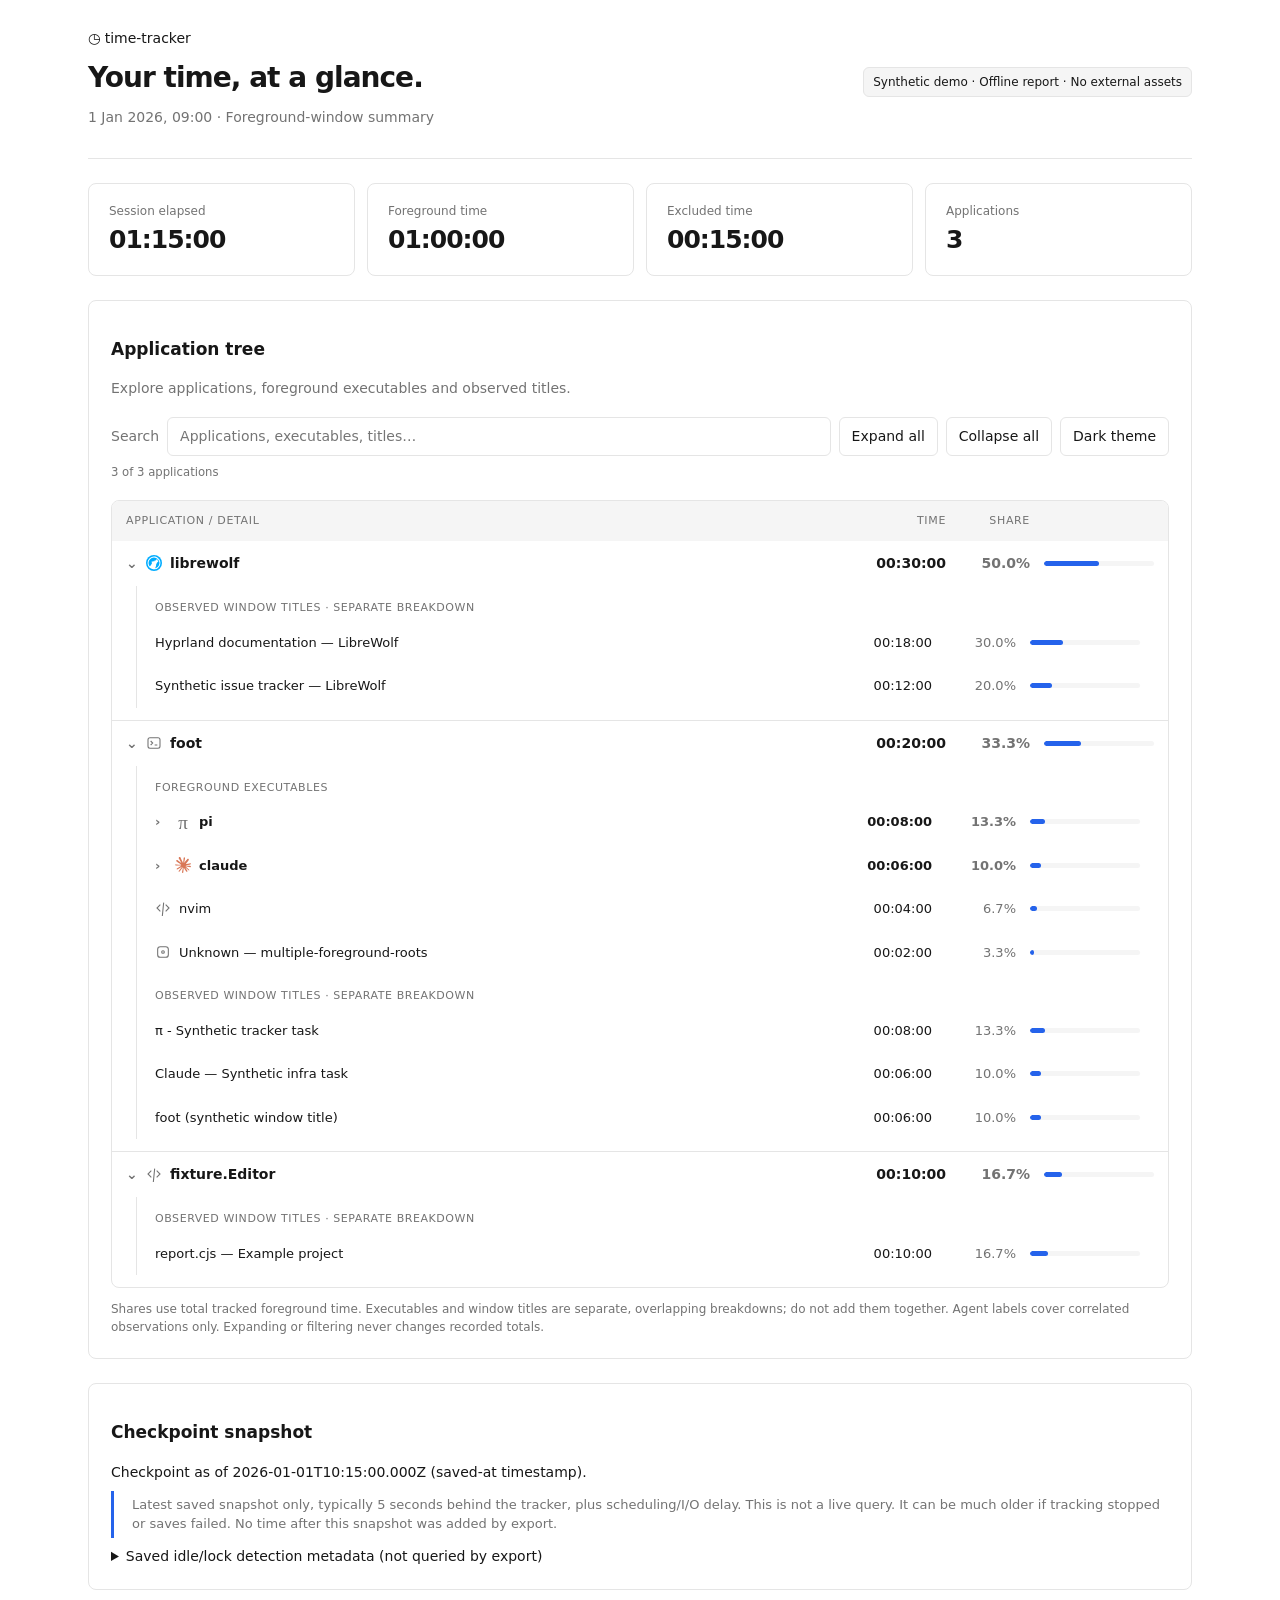
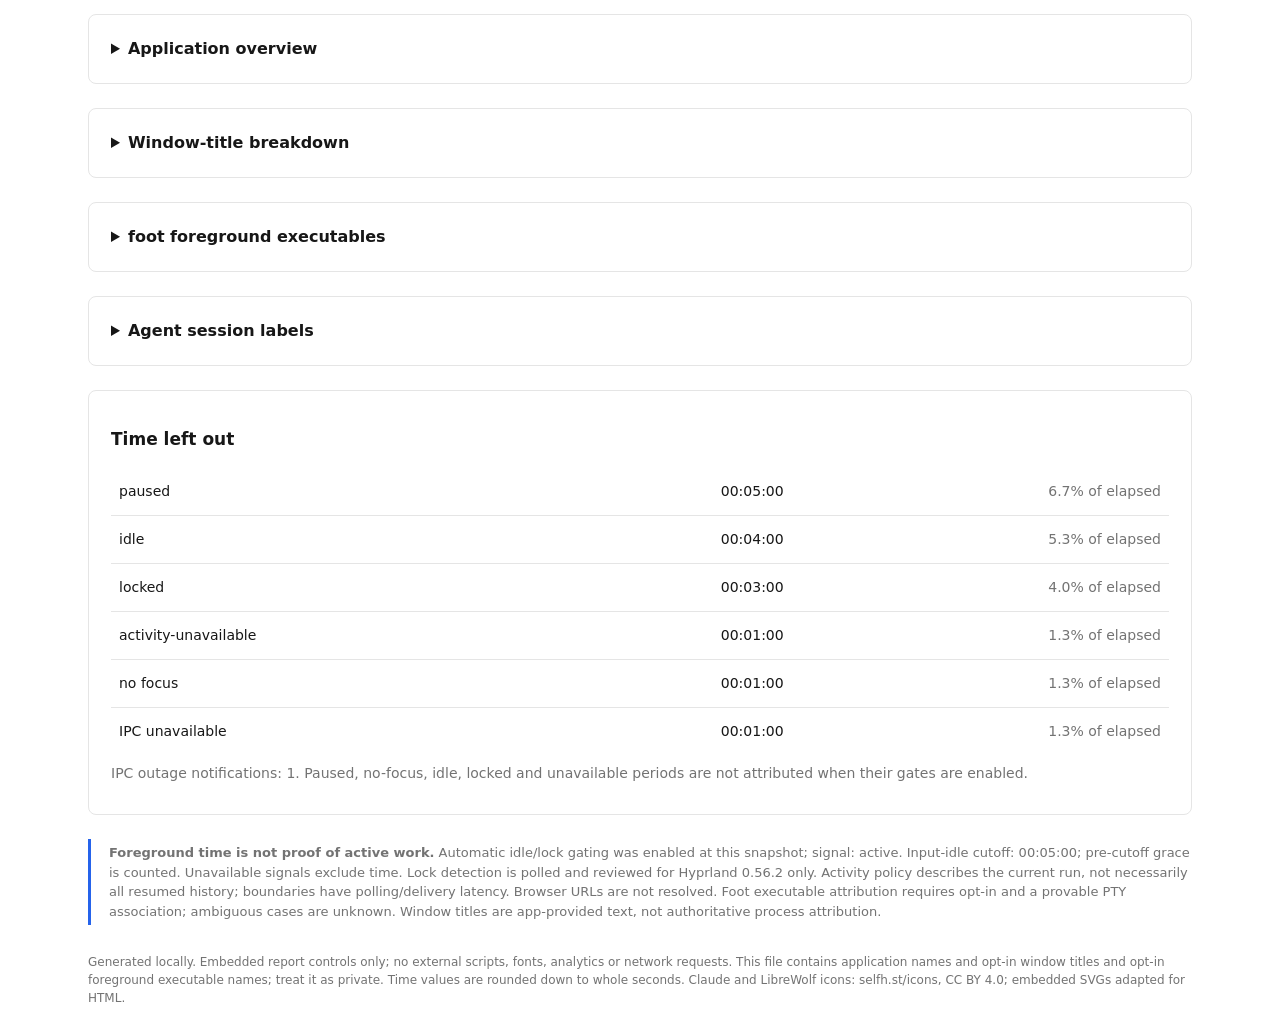
==== commit d836d3dc: "Add approved offline process icons and refresh report screenshots" ====
--- a/poc/example-report.html
+++ b/poc/example-report.html
@@ -74,6 +74,9 @@
 summary.tree-row{cursor:pointer;list-style:none;font-weight:600}
 summary::-webkit-details-marker{display:none}
 summary.tree-row:hover{background:var(--soft)}
+.process-icon{display:inline-flex;align-items:center;justify-content:center;width:16px;height:16px;margin-right:8px;vertical-align:-3px;color:var(--muted)}
+.process-icon svg{display:block;width:16px;height:16px;flex-shrink:0}
+.process-pi{font:19px/16px Georgia,serif}
 .tree-name{min-width:0;overflow-wrap:anywhere}
 .chevron{display:inline-block;width:20px;color:var(--muted)}
 .chevron:before{content:'›'}
@@ -111,7 +114,7 @@
 </style></head><body><main>
 <header><div><div class="eyebrow">◷ time-tracker</div><h1>Your time, at a glance.</h1><p class="muted">1 Jan 2026, 09:00 · Foreground-window summary</p></div><span class="badge">Synthetic demo · Offline report · No external assets</span></header>
 <div class="cards"><div class="card"><small>Session elapsed</small><strong>01:15:00</strong></div><div class="card"><small>Foreground time</small><strong>01:00:00</strong></div><div class="card"><small>Excluded time</small><strong>00:15:00</strong></div><div class="card"><small>Applications</small><strong>3</strong></div></div>
-<section aria-labelledby="tree-title"><h2 id="tree-title">Application tree</h2><p class="muted">Explore applications, foreground executables and observed titles.</p><div class="tree-tools" hidden><label class="muted" for="entry-search">Search</label><input id="entry-search" type="search" placeholder="Applications, executables, titles…" autocomplete="off"><button id="expand-all" type="button">Expand all</button><button id="collapse-all" type="button">Collapse all</button><button id="theme-toggle" type="button" aria-pressed="false">Dark theme</button><small id="search-status" role="status" aria-live="polite">3 of 3 applications</small></div><div class="app-tree"><div class="tree-head"><span>Application / detail</span><span class="number">Time</span><span class="number">Share</span><span></span></div><details data-app open><summary class="tree-row"><span class="tree-name"><span class="chevron" aria-hidden="true"></span>librewolf</span><span class="number">00:30:00</span><span class="number muted">50.0%</span><span class="bar" aria-hidden="true"><span style="width:50.0000%"></span></span></summary><div class="tree-children"><div class="tree-section">Observed window titles · separate breakdown</div><div class="tree-row" data-entry><span class="tree-name">Hyprland documentation — LibreWolf</span><span class="number">00:18:00</span><span class="number muted">30.0%</span><span class="bar" aria-hidden="true"><span style="width:30.0000%"></span></span></div><div class="tree-row" data-entry><span class="tree-name">Synthetic issue tracker — LibreWolf</span><span class="number">00:12:00</span><span class="number muted">20.0%</span><span class="bar" aria-hidden="true"><span style="width:20.0000%"></span></span></div></div></details><details data-app open><summary class="tree-row"><span class="tree-name"><span class="chevron" aria-hidden="true"></span>foot</span><span class="number">00:20:00</span><span class="number muted">33.3%</span><span class="bar" aria-hidden="true"><span style="width:33.3333%"></span></span></summary><div class="tree-children"><div class="tree-section">Foreground executables</div><details><summary class="tree-row"><span class="tree-name"><span class="chevron" aria-hidden="true"></span>pi</span><span class="number">00:08:00</span><span class="number muted">13.3%</span><span class="bar" aria-hidden="true"><span style="width:13.3333%"></span></span></summary><div class="tree-children"><div class="tree-section">Observed agent labels</div><div class="tree-row" data-entry><span class="tree-name">π - Synthetic tracker task</span><span class="number">00:08:00</span><span class="number muted">13.3%</span><span class="bar" aria-hidden="true"><span style="width:13.3333%"></span></span></div></div></details><details><summary class="tree-row"><span class="tree-name"><span class="chevron" aria-hidden="true"></span>claude</span><span class="number">00:06:00</span><span class="number muted">10.0%</span><span class="bar" aria-hidden="true"><span style="width:10.0000%"></span></span></summary><div class="tree-children"><div class="tree-section">Observed agent labels</div><div class="tree-row" data-entry><span class="tree-name">Claude — Synthetic infra task</span><span class="number">00:06:00</span><span class="number muted">10.0%</span><span class="bar" aria-hidden="true"><span style="width:10.0000%"></span></span></div></div></details><div class="tree-row" data-entry><span class="tree-name">nvim</span><span class="number">00:04:00</span><span class="number muted">6.7%</span><span class="bar" aria-hidden="true"><span style="width:6.6667%"></span></span></div><div class="tree-row" data-entry><span class="tree-name">Unknown — multiple-foreground-roots</span><span class="number">00:02:00</span><span class="number muted">3.3%</span><span class="bar" aria-hidden="true"><span style="width:3.3333%"></span></span></div><div class="tree-section">Observed window titles · separate breakdown</div><div class="tree-row" data-entry><span class="tree-name">π - Synthetic tracker task</span><span class="number">00:08:00</span><span class="number muted">13.3%</span><span class="bar" aria-hidden="true"><span style="width:13.3333%"></span></span></div><div class="tree-row" data-entry><span class="tree-name">Claude — Synthetic infra task</span><span class="number">00:06:00</span><span class="number muted">10.0%</span><span class="bar" aria-hidden="true"><span style="width:10.0000%"></span></span></div><div class="tree-row" data-entry><span class="tree-name">foot (synthetic window title)</span><span class="number">00:06:00</span><span class="number muted">10.0%</span><span class="bar" aria-hidden="true"><span style="width:10.0000%"></span></span></div></div></details><details data-app open><summary class="tree-row"><span class="tree-name"><span class="chevron" aria-hidden="true"></span>fixture.Editor</span><span class="number">00:10:00</span><span class="number muted">16.7%</span><span class="bar" aria-hidden="true"><span style="width:16.6667%"></span></span></summary><div class="tree-children"><div class="tree-section">Observed window titles · separate breakdown</div><div class="tree-row" data-entry><span class="tree-name">report.cjs — Example project</span><span class="number">00:10:00</span><span class="number muted">16.7%</span><span class="bar" aria-hidden="true"><span style="width:16.6667%"></span></span></div></div></details><p class="tree-empty" id="no-matches" hidden>No matching applications or details.</p></div><p class="tree-note">Shares use total tracked foreground time. Executables and window titles are separate, overlapping breakdowns; do not add them together. Agent labels cover correlated observations only. Expanding or filtering never changes recorded totals.</p><noscript><p class="tree-note">Application groups can be expanded without JavaScript. Search, theme and bulk controls require JavaScript.</p></noscript></section>
+<section aria-labelledby="tree-title"><h2 id="tree-title">Application tree</h2><p class="muted">Explore applications, foreground executables and observed titles.</p><div class="tree-tools" hidden><label class="muted" for="entry-search">Search</label><input id="entry-search" type="search" placeholder="Applications, executables, titles…" autocomplete="off"><button id="expand-all" type="button">Expand all</button><button id="collapse-all" type="button">Collapse all</button><button id="theme-toggle" type="button" aria-pressed="false">Dark theme</button><small id="search-status" role="status" aria-live="polite">3 of 3 applications</small></div><div class="app-tree"><div class="tree-head"><span>Application / detail</span><span class="number">Time</span><span class="number">Share</span><span></span></div><details data-app open><summary class="tree-row"><span class="tree-name"><span class="chevron" aria-hidden="true"></span><span class="process-icon" aria-hidden="true"><svg aria-hidden="true" focusable="false" viewBox="0 0 512 512"><circle cx="256" cy="256" r="256" style="fill:#00acff"/><path d="M440 166.1c-10.7-22.2-23.3-39.4-42.1-57.5-39-37.6-87-57-141.2-57-33.5 0-59.9 5.7-88.7 19.4-62 29.4-105.1 88.2-115 156.7-2 13.7-2 41.3 0 56.3 4.6 35 18.5 68.2 40.9 97.4 8 10.4 26.3 28.9 36.1 36.3 29.9 22.8 64.2 37.1 100.1 41.7 11.5 1.5 41.2 1.3 53.9-.3 36.3-4.8 73-20.7 101.8-44.3 10.5-8.6 26.3-25.3 34.4-36.2 27.2-36.8 40.3-76.4 40.3-121.8 0-34.5-5.9-60.7-20.5-90.7m-160.9 41.6-14.9 2.1 9.2-11.8 14.9-2.1zm149.4 70.7c-3.6 28.9-15.9 58.8-33.9 82.7-6.6 8.9-22.4 24.9-31.6 32-17.2 13.4-35.1 22.7-57 29.6-7.5 2.3-8.8 2.3-8.3.2 1.5-5.1 2.6-11.9 3-18.9.6-11.1 7.7-28.7 14.7-36.7 6.2-7.1 7.4-12.7 7.5-35.6.1-19 .3-21.2 2.7-29.7 4.2-14.4 8.5-24.7 13.5-32 2.6-3.8 6.7-10.4 9.1-14.8s5.9-10.4 7.8-13.2c4.9-7.4 15.4-17.7 20.6-20.1 5.8-2.7 12.2-10 14.3-16.4 2.2-6.6 1.5-16.9-1.3-20.7-1.7-2.2-2.7-2.6-7-2.6-4 0-5.6-.6-7.6-2.4-2.7-2.5-4.7-2.2-4.7.8 0 2.4-3.6 6.8-4.6 5.8-.5-.4 0-2.9 1-5.5 3.6-9.5 4.8-15.6 4.2-21.7-1-10.2-7.3-25.6-10.7-26.3-.9-.2-5.3 2.9-10 6.8-24.3 20.4-42.7 34.4-55.6 42.2-6.1 3.7-6.2 3.7-16.5 3.5-12.2-.2-14 .4-34.4 12.8-7.1 4.2-15 8.6-17.7 9.6-2.6 1-11.2 2.5-19 3.3-16.1 1.6-20.4 2.6-26.4 6.1-6 3.4-7.5 6-6.2 10.6 1.3 4.5 7.9 13.3 15.8 21.1l6 5.9-4.6 7.1c-2.6 3.9-6.4 11.2-8.5 16.1-4.2 9.8-5.4 11.6-13.8 22-7.3 9-15.4 22-23 36.8-6.4 12.7-9.5 16-21.4 22.8-6.6 3.8-6.4 3.9-13.9-7.4-13.8-20.8-23.3-45.5-27.1-70.6-1.9-12.6-1.8-38.5.1-51.6 2.9-20 10.5-41.8 20.9-60.2 14.1-24.9 39.8-50.7 64.7-64.7 27.3-15.4 54.9-22.6 86.4-22.6 29.7 0 52.4 5.4 78.8 18.6 17.4 8.8 30.9 18.8 45.8 34.1 23.8 24.5 39 53.1 46 87 2.6 12.8 3.6 42.3 1.9 56.2" style="fill:#fff"/></svg></span>librewolf</span><span class="number">00:30:00</span><span class="number muted">50.0%</span><span class="bar" aria-hidden="true"><span style="width:50.0000%"></span></span></summary><div class="tree-children"><div class="tree-section">Observed window titles · separate breakdown</div><div class="tree-row" data-entry><span class="tree-name">Hyprland documentation — LibreWolf</span><span class="number">00:18:00</span><span class="number muted">30.0%</span><span class="bar" aria-hidden="true"><span style="width:30.0000%"></span></span></div><div class="tree-row" data-entry><span class="tree-name">Synthetic issue tracker — LibreWolf</span><span class="number">00:12:00</span><span class="number muted">20.0%</span><span class="bar" aria-hidden="true"><span style="width:20.0000%"></span></span></div></div></details><details data-app open><summary class="tree-row"><span class="tree-name"><span class="chevron" aria-hidden="true"></span><span class="process-icon" aria-hidden="true"><svg viewBox="0 0 24 24" fill="none" stroke="currentColor" stroke-width="1.6" aria-hidden="true" focusable="false"><rect x="3" y="4" width="18" height="16" rx="3"/><path d="m7 9 3 3-3 3m6 0h4"/></svg></span>foot</span><span class="number">00:20:00</span><span class="number muted">33.3%</span><span class="bar" aria-hidden="true"><span style="width:33.3333%"></span></span></summary><div class="tree-children"><div class="tree-section">Foreground executables</div><details><summary class="tree-row"><span class="tree-name"><span class="chevron" aria-hidden="true"></span><span class="process-icon" aria-hidden="true"><span class="process-pi">π</span></span>pi</span><span class="number">00:08:00</span><span class="number muted">13.3%</span><span class="bar" aria-hidden="true"><span style="width:13.3333%"></span></span></summary><div class="tree-children"><div class="tree-section">Observed agent labels</div><div class="tree-row" data-entry><span class="tree-name">π - Synthetic tracker task</span><span class="number">00:08:00</span><span class="number muted">13.3%</span><span class="bar" aria-hidden="true"><span style="width:13.3333%"></span></span></div></div></details><details><summary class="tree-row"><span class="tree-name"><span class="chevron" aria-hidden="true"></span><span class="process-icon" aria-hidden="true"><svg aria-hidden="true" focusable="false" viewBox="0 0 512 512"><path d="m100.5 340.4 100.7-56.5 1.7-4.9-1.7-2.7h-4.9l-16.9-1-57.6-1.6-49.8-2.1-48.4-2.6-12.2-2.6-11.4-15 1.2-7.5 10.2-6.8 14.6 1.3 32.4 2.2L107 244l35.2 2.1 52.2 5.4h8.3l1.2-3.3-2.9-2.1-2.2-2.1-50.3-34-54.4-36-28.5-20.7-15.4-10.5-7.8-9.9-3.4-21.5L53 96l18.8 1.3 4.8 1.3 19.1 14.6 40.7 31.5 53.1 39.1 7.8 6.5 3.1-2.2.4-1.6-3.5-5.8-28.9-52.2-30.8-53.1-13.7-22-3.6-13.4c-1.4-5.1-2.1-10.3-2.2-15.6l16-21.6 8.8-2.9 21.2 2.9 9 7.8 13.2 30.2 21.4 47.6 33.2 64.6 9.7 19.2 5.2 17.7 1.9 5.4h3.4v-3.1l2.7-36.4 5.1-44.7 4.9-57.5 1.7-16.2 8-19.4 15.9-10.5 12.5 6 10.2 14.6-1.4 9.5-6.1 39.5-11.9 61.9-7.8 41.4h4.5l5.2-5.2 21-27.9 35.2-44 15.6-17.5 18.1-19.3 11.7-9.2h22l16.2 24.1-7.3 24.9-22.7 28.7-18.8 24.4-27 36.3-16.9 29 1.6 2.3 4-.4 60.9-12.9 32.9-6 39.3-6.7 17.8 8.3 1.9 8.4-7 17.2-42 10.4-49.3 9.9-73.4 17.3-.9.6 1 1.3 33 3.1 14.1.8h34.6l64.4 4.8 16.9 11.1 10.1 13.6-1.7 10.3-25.9 13.2-35-8.3-81.7-19.4-28-7h-3.9v2.3l23.3 22.8 42.8 38.6L455 410l2.7 12.3-6.9 9.7-7.3-1-47-35.3-18.2-15.9-41.1-34.6h-2.7v3.6l9.5 13.8 50 75.1 2.6 23-3.6 7.5-13 4.5-14.3-2.6-28.7-40.7-30.2-46.2-24.4-41.5-3 1.7L265 498.2l-6.7 7.9-15.6 6-12.9-9.8-6.9-15.9 6.9-31.5 8.3-41 6.7-32.6 6.1-40.5 3.6-13.5-.3-.9-3 .4-30.6 42-46.5 62.8-36.8 39.4-8.8 3.5-15.3-7.9 1.4-14.1 8.6-12.6 50.9-64.8 30.7-40.1 19.8-23.2-.1-3.4h-1.2L88.1 395.9 64 399.1l-10.4-9.7 1.3-15.9 4.9-5.2 40.7-28c.1-.1 0 .1 0 .1" style="fill:#d97757"/></svg></span>claude</span><span class="number">00:06:00</span><span class="number muted">10.0%</span><span class="bar" aria-hidden="true"><span style="width:10.0000%"></span></span></summary><div class="tree-children"><div class="tree-section">Observed agent labels</div><div class="tree-row" data-entry><span class="tree-name">Claude — Synthetic infra task</span><span class="number">00:06:00</span><span class="number muted">10.0%</span><span class="bar" aria-hidden="true"><span style="width:10.0000%"></span></span></div></div></details><div class="tree-row" data-entry><span class="tree-name"><span class="process-icon" aria-hidden="true"><svg viewBox="0 0 24 24" fill="none" stroke="currentColor" stroke-width="1.6" aria-hidden="true" focusable="false"><path d="m8 7-5 5 5 5m8-10 5 5-5 5m-3-13-2 20"/></svg></span>nvim</span><span class="number">00:04:00</span><span class="number muted">6.7%</span><span class="bar" aria-hidden="true"><span style="width:6.6667%"></span></span></div><div class="tree-row" data-entry><span class="tree-name"><span class="process-icon" aria-hidden="true"><svg viewBox="0 0 24 24" fill="none" stroke="currentColor" stroke-width="1.6" aria-hidden="true" focusable="false"><rect x="4" y="4" width="16" height="16" rx="4"/><circle cx="12" cy="12" r="2"/></svg></span>Unknown — multiple-foreground-roots</span><span class="number">00:02:00</span><span class="number muted">3.3%</span><span class="bar" aria-hidden="true"><span style="width:3.3333%"></span></span></div><div class="tree-section">Observed window titles · separate breakdown</div><div class="tree-row" data-entry><span class="tree-name">π - Synthetic tracker task</span><span class="number">00:08:00</span><span class="number muted">13.3%</span><span class="bar" aria-hidden="true"><span style="width:13.3333%"></span></span></div><div class="tree-row" data-entry><span class="tree-name">Claude — Synthetic infra task</span><span class="number">00:06:00</span><span class="number muted">10.0%</span><span class="bar" aria-hidden="true"><span style="width:10.0000%"></span></span></div><div class="tree-row" data-entry><span class="tree-name">foot (synthetic window title)</span><span class="number">00:06:00</span><span class="number muted">10.0%</span><span class="bar" aria-hidden="true"><span style="width:10.0000%"></span></span></div></div></details><details data-app open><summary class="tree-row"><span class="tree-name"><span class="chevron" aria-hidden="true"></span><span class="process-icon" aria-hidden="true"><svg viewBox="0 0 24 24" fill="none" stroke="currentColor" stroke-width="1.6" aria-hidden="true" focusable="false"><path d="m8 7-5 5 5 5m8-10 5 5-5 5m-3-13-2 20"/></svg></span>fixture.Editor</span><span class="number">00:10:00</span><span class="number muted">16.7%</span><span class="bar" aria-hidden="true"><span style="width:16.6667%"></span></span></summary><div class="tree-children"><div class="tree-section">Observed window titles · separate breakdown</div><div class="tree-row" data-entry><span class="tree-name">report.cjs — Example project</span><span class="number">00:10:00</span><span class="number muted">16.7%</span><span class="bar" aria-hidden="true"><span style="width:16.6667%"></span></span></div></div></details><p class="tree-empty" id="no-matches" hidden>No matching applications or details.</p></div><p class="tree-note">Shares use total tracked foreground time. Executables and window titles are separate, overlapping breakdowns; do not add them together. Agent labels cover correlated observations only. Expanding or filtering never changes recorded totals.</p><noscript><p class="tree-note">Application groups can be expanded without JavaScript. Search, theme and bulk controls require JavaScript.</p></noscript></section>
 <section><h2>Checkpoint snapshot</h2><p>Checkpoint as of <time datetime="2026-01-01T10:15:00.000Z">2026-01-01T10:15:00.000Z</time> (saved-at timestamp).</p><p class="notice">Latest saved snapshot only, typically 5 seconds behind the tracker, plus scheduling/I/O delay. This is not a live query. It can be much older if tracking stopped or saves failed. No time after this snapshot was added by export.</p><details><summary>Saved idle/lock detection metadata (not queried by export)</summary><pre>{
   &quot;activityDetection&quot;: {
     &quot;enabled&quot;: true,
@@ -129,7 +132,7 @@
 <section><details class="supporting"><summary>Agent session labels</summary><p class="muted">Pi/Claude foreground executables correlated with observed window titles. A named session may appear here, but these are literal title-derived labels, not verified session names or IDs. Decorations can split entries and identical titles merge. Labels wait for a matching process observation after title changes.</p><div class="table-wrap"><table><thead><tr><th>Agent</th><th>Observed title / session label</th><th class="number">Time</th></tr></thead><tbody><tr><td>pi</td><td class="title">π - Synthetic tracker task</td><td class="number">00:08:00</td></tr><tr><td>claude</td><td class="title">Claude — Synthetic infra task</td><td class="number">00:06:00</td></tr></tbody></table></div></details></section>
 <section><h2>Time left out</h2><div class="table-wrap"><table><tbody><tr><td>paused</td><td class="number">00:05:00</td><td class="number muted">6.7% of elapsed</td></tr><tr><td>idle</td><td class="number">00:04:00</td><td class="number muted">5.3% of elapsed</td></tr><tr><td>locked</td><td class="number">00:03:00</td><td class="number muted">4.0% of elapsed</td></tr><tr><td>activity-unavailable</td><td class="number">00:01:00</td><td class="number muted">1.3% of elapsed</td></tr><tr><td>no focus</td><td class="number">00:01:00</td><td class="number muted">1.3% of elapsed</td></tr><tr><td>IPC unavailable</td><td class="number">00:01:00</td><td class="number muted">1.3% of elapsed</td></tr></tbody></table></div><p class="muted">IPC outage notifications: 1. Paused, no-focus, idle, locked and unavailable periods are not attributed when their gates are enabled.</p></section>
 <div class="notice"><strong>Foreground time is not proof of active work.</strong> Automatic idle/lock gating was enabled at this snapshot; signal: active. Input-idle cutoff: 00:05:00; pre-cutoff grace is counted. Unavailable signals exclude time. Lock detection is polled and reviewed for Hyprland 0.56.2 only. Activity policy describes the current run, not necessarily all resumed history; boundaries have polling/delivery latency. Browser URLs are not resolved. Foot executable attribution requires opt-in and a provable PTY association; ambiguous cases are unknown. Window titles are app-provided text, not authoritative process attribution.</div>
-<footer>Generated locally. Embedded report controls only; no external scripts, fonts, analytics or network requests. This file contains application names and opt-in window titles and opt-in foreground executable names; treat it as private. Time values are rounded down to whole seconds.</footer>
+<footer>Generated locally. Embedded report controls only; no external scripts, fonts, analytics or network requests. This file contains application names and opt-in window titles and opt-in foreground executable names; treat it as private. Time values are rounded down to whole seconds. Claude and LibreWolf icons: selfh.st/icons, CC BY 4.0; embedded SVGs adapted for HTML.</footer>
 </main><script>(() => {
   const tree = document.querySelector('.app-tree');
   const search = document.querySelector('#entry-search');
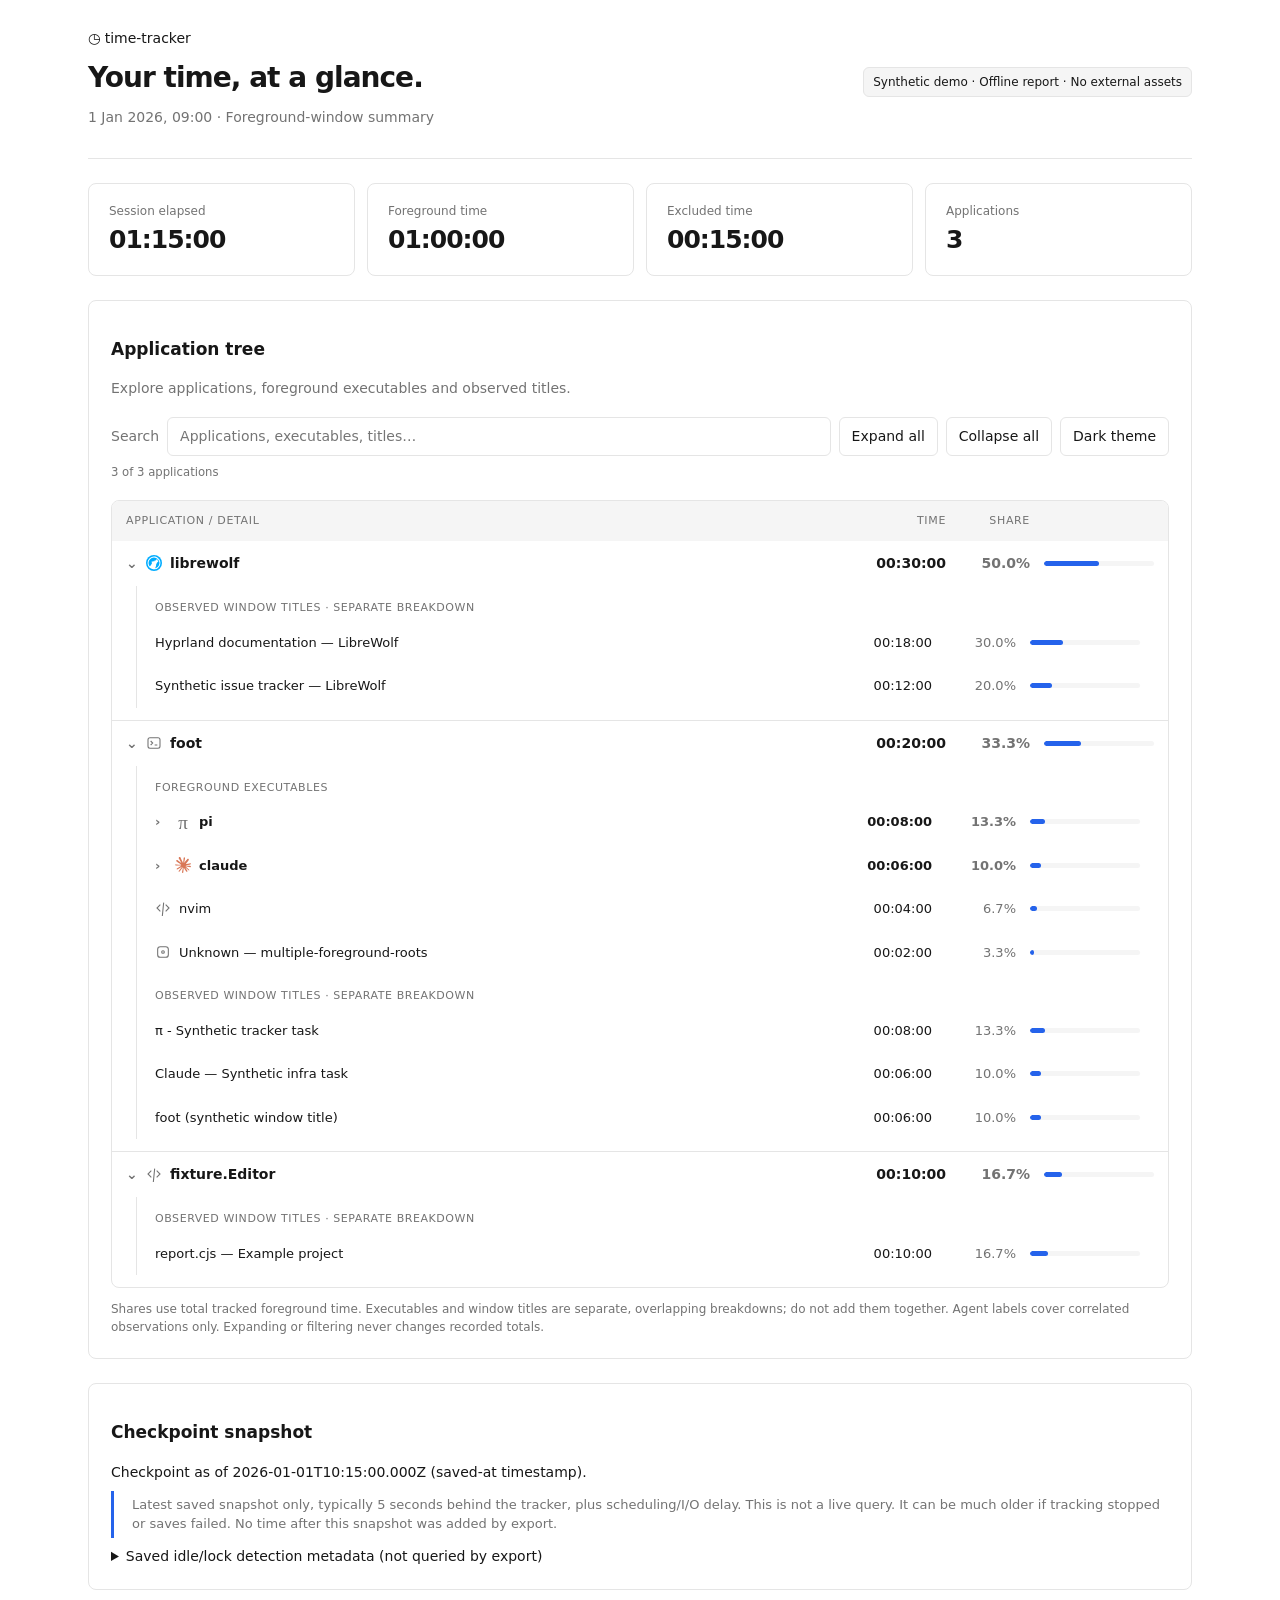
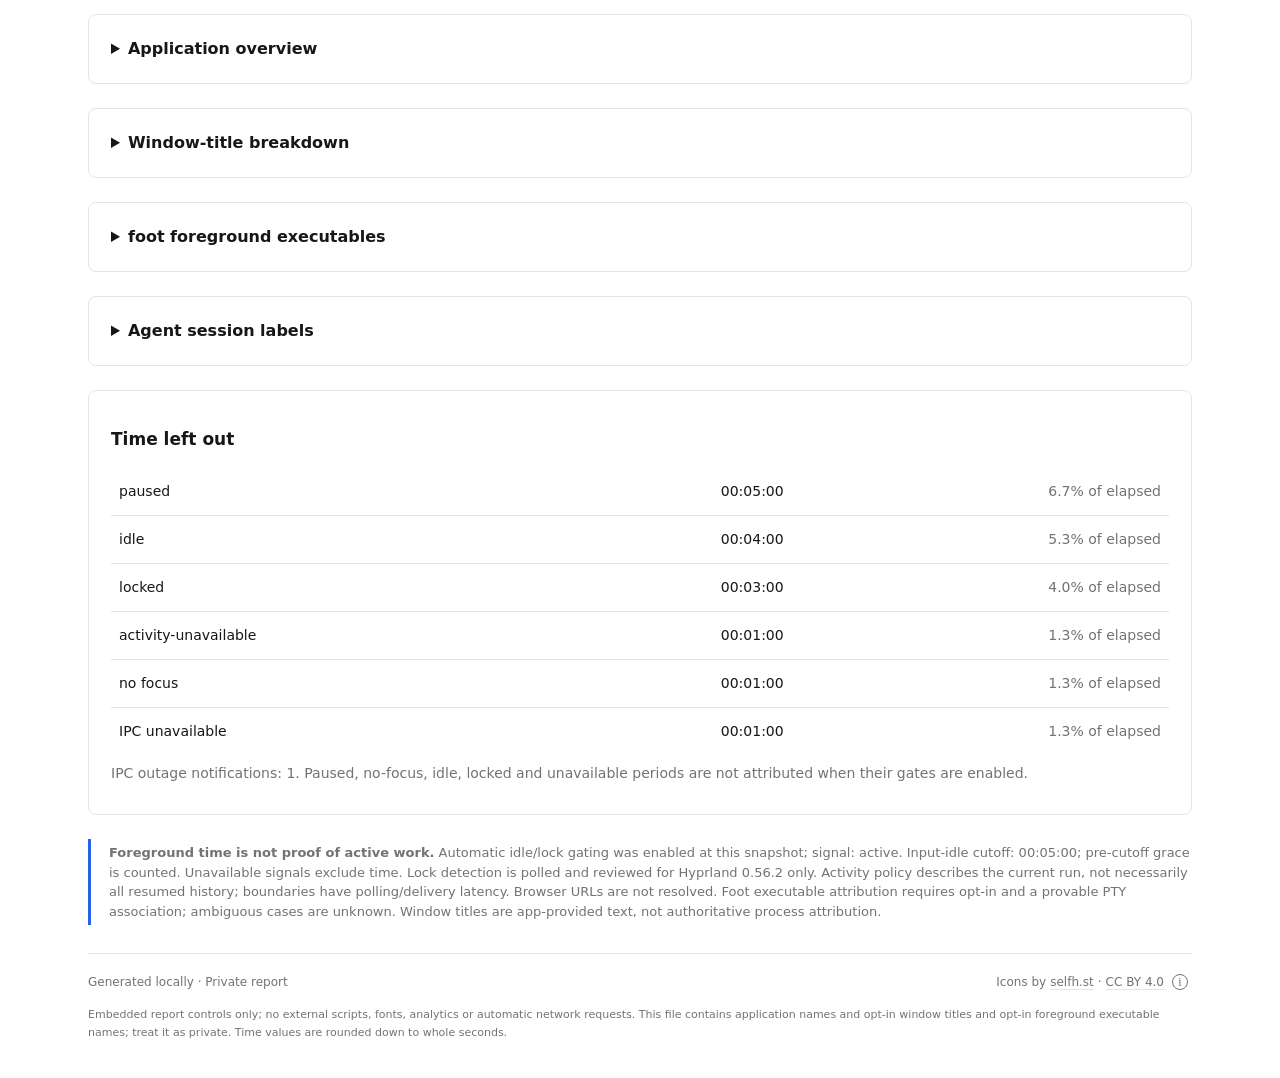
==== commit 825cf585: "Add compact icon attribution footer with accessible tooltip" ====
--- a/poc/example-report.html
+++ b/poc/example-report.html
@@ -1,6 +1,6 @@
 <!doctype html>
 <html lang="en"><head><meta charset="utf-8"><meta name="viewport" content="width=device-width, initial-scale=1">
-<meta http-equiv="Content-Security-Policy" content="default-src 'none'; style-src 'unsafe-inline'; script-src 'sha256-+9NzJThJy1qw4AmdcBpuURnA8SxrcIc5ZWqHQ8dLTZc='; base-uri 'none'; form-action 'none'">
+<meta http-equiv="Content-Security-Policy" content="default-src 'none'; style-src 'unsafe-inline'; script-src 'sha256-07OlQhGeDPUibvHnt6e6ALDiU3GZ3sF3nXsQbc9J+gs='; base-uri 'none'; form-action 'none'">
 <title>Focus time · Local session</title>
 <style>
 *{box-sizing:border-box}
@@ -36,6 +36,18 @@
 pre{white-space:pre-wrap;overflow-wrap:anywhere}
 @media(max-width:760px){header{align-items:flex-start}.cards{grid-template-columns:repeat(2,1fr)}.bar-cell{display:none}.badge{white-space:normal}}
 @media print{body{background:#fff;color:#111}main{padding:0}section,.card{break-inside:avoid}.donut,.bar,.dot{print-color-adjust:exact}}
+
+.footer-line{display:flex;justify-content:space-between;align-items:center;gap:12px;border-top:1px solid var(--line);padding-top:16px;flex-wrap:wrap}
+.icon-credit{margin-left:auto;display:inline-flex;align-items:center;gap:4px;white-space:nowrap}
+.icon-credit a{color:inherit;text-decoration:underline;text-decoration-color:var(--line);text-underline-offset:3px}
+.icon-credit a:hover{color:var(--text)}
+.credit-info{display:inline-flex;position:relative;padding:5px;margin:-5px}
+#credit-toggle{display:grid;place-items:center;width:24px;height:24px;padding:0;border:0;border-radius:50%;color:var(--muted);font:12px Georgia,serif;background:transparent}
+#credit-toggle:before{content:'';position:absolute;width:14px;height:14px;border:1px solid currentColor;border-radius:50%;pointer-events:none}
+.credit-tooltip{visibility:hidden;position:absolute;right:0;bottom:100%;width:270px;max-width:calc(100vw - 48px);padding:11px 13px;border-radius:6px;background:var(--text);color:var(--bg);white-space:normal;font-size:11px;line-height:1.6;box-shadow:0 3px 9px #0002;z-index:1}
+.credit-info:not([data-dismissed]):hover .credit-tooltip,.credit-info:not([data-dismissed]):focus-within .credit-tooltip,.credit-info:has([aria-expanded=true]) .credit-tooltip{visibility:visible}
+.footer-privacy{font-size:11px;line-height:1.6;margin-top:12px}
+@media print{.credit-tooltip{visibility:visible;position:static;box-shadow:none;padding:0;width:auto;max-width:none;background:transparent;color:inherit}.credit-info{display:block;padding:0;margin:0}#credit-toggle{display:none}.icon-credit{white-space:normal;flex-wrap:wrap}}
 
 :root{color-scheme:light;--bg:#fff;--panel:#fff;--line:#e5e5e5;--text:#171717;--muted:#737373;--accent:#2563eb;--soft:#f5f5f5}
 
@@ -132,7 +144,7 @@
 <section><details class="supporting"><summary>Agent session labels</summary><p class="muted">Pi/Claude foreground executables correlated with observed window titles. A named session may appear here, but these are literal title-derived labels, not verified session names or IDs. Decorations can split entries and identical titles merge. Labels wait for a matching process observation after title changes.</p><div class="table-wrap"><table><thead><tr><th>Agent</th><th>Observed title / session label</th><th class="number">Time</th></tr></thead><tbody><tr><td>pi</td><td class="title">π - Synthetic tracker task</td><td class="number">00:08:00</td></tr><tr><td>claude</td><td class="title">Claude — Synthetic infra task</td><td class="number">00:06:00</td></tr></tbody></table></div></details></section>
 <section><h2>Time left out</h2><div class="table-wrap"><table><tbody><tr><td>paused</td><td class="number">00:05:00</td><td class="number muted">6.7% of elapsed</td></tr><tr><td>idle</td><td class="number">00:04:00</td><td class="number muted">5.3% of elapsed</td></tr><tr><td>locked</td><td class="number">00:03:00</td><td class="number muted">4.0% of elapsed</td></tr><tr><td>activity-unavailable</td><td class="number">00:01:00</td><td class="number muted">1.3% of elapsed</td></tr><tr><td>no focus</td><td class="number">00:01:00</td><td class="number muted">1.3% of elapsed</td></tr><tr><td>IPC unavailable</td><td class="number">00:01:00</td><td class="number muted">1.3% of elapsed</td></tr></tbody></table></div><p class="muted">IPC outage notifications: 1. Paused, no-focus, idle, locked and unavailable periods are not attributed when their gates are enabled.</p></section>
 <div class="notice"><strong>Foreground time is not proof of active work.</strong> Automatic idle/lock gating was enabled at this snapshot; signal: active. Input-idle cutoff: 00:05:00; pre-cutoff grace is counted. Unavailable signals exclude time. Lock detection is polled and reviewed for Hyprland 0.56.2 only. Activity policy describes the current run, not necessarily all resumed history; boundaries have polling/delivery latency. Browser URLs are not resolved. Foot executable attribution requires opt-in and a provable PTY association; ambiguous cases are unknown. Window titles are app-provided text, not authoritative process attribution.</div>
-<footer>Generated locally. Embedded report controls only; no external scripts, fonts, analytics or network requests. This file contains application names and opt-in window titles and opt-in foreground executable names; treat it as private. Time values are rounded down to whole seconds. Claude and LibreWolf icons: selfh.st/icons, CC BY 4.0; embedded SVGs adapted for HTML.</footer>
+<footer><div class="footer-line"><span>Generated locally · Private report</span><span class="icon-credit">Icons by <a href="https://selfh.st/icons/" target="_blank" rel="noopener noreferrer">selfh.st</a><span aria-hidden="true"> · </span><a href="https://creativecommons.org/licenses/by/4.0/" target="_blank" rel="noopener noreferrer">CC BY 4.0</a><span class="credit-info"><button type="button" id="credit-toggle" aria-label="Icon attribution details" aria-describedby="credit-tooltip" aria-controls="credit-tooltip" aria-expanded="false">i</button><span class="credit-tooltip" id="credit-tooltip" role="tooltip">SVG markup adapted for inline HTML and accessibility; artwork unchanged. Full attribution is bundled with the project.</span></span></span></div><p class="footer-privacy">Embedded report controls only; no external scripts, fonts, analytics or automatic network requests. This file contains application names and opt-in window titles and opt-in foreground executable names; treat it as private. Time values are rounded down to whole seconds.</p></footer>
 </main><script>(() => {
   const tree = document.querySelector('.app-tree');
   const search = document.querySelector('#entry-search');
@@ -176,5 +188,19 @@
     theme.setAttribute('aria-pressed', String(dark));
     theme.textContent = dark ? 'Light theme' : 'Dark theme';
   });
+  const info = document.querySelector('.credit-info');
+  const credit = document.querySelector('#credit-toggle');
+  const closeCredit = () => credit.setAttribute('aria-expanded', 'false');
+  credit.addEventListener('click', () => {
+    const opening = credit.getAttribute('aria-expanded') !== 'true';
+    if (opening) delete info.dataset.dismissed; else info.dataset.dismissed = 'true';
+    credit.setAttribute('aria-expanded', String(opening));
+  });
+  for (const event of ['pointerenter', 'focusin']) info.addEventListener(event, () => { delete info.dataset.dismissed; });
+  info.addEventListener('keydown', event => {
+    if (event.key === 'Escape') { closeCredit(); info.dataset.dismissed = 'true'; }
+  });
+  document.addEventListener('click', event => { if (!info.contains(event.target)) closeCredit(); });
+  info.addEventListener('focusout', event => { if (!info.contains(event.relatedTarget)) closeCredit(); });
   document.querySelector('.tree-tools').hidden = false;
 })();</script></body></html>
